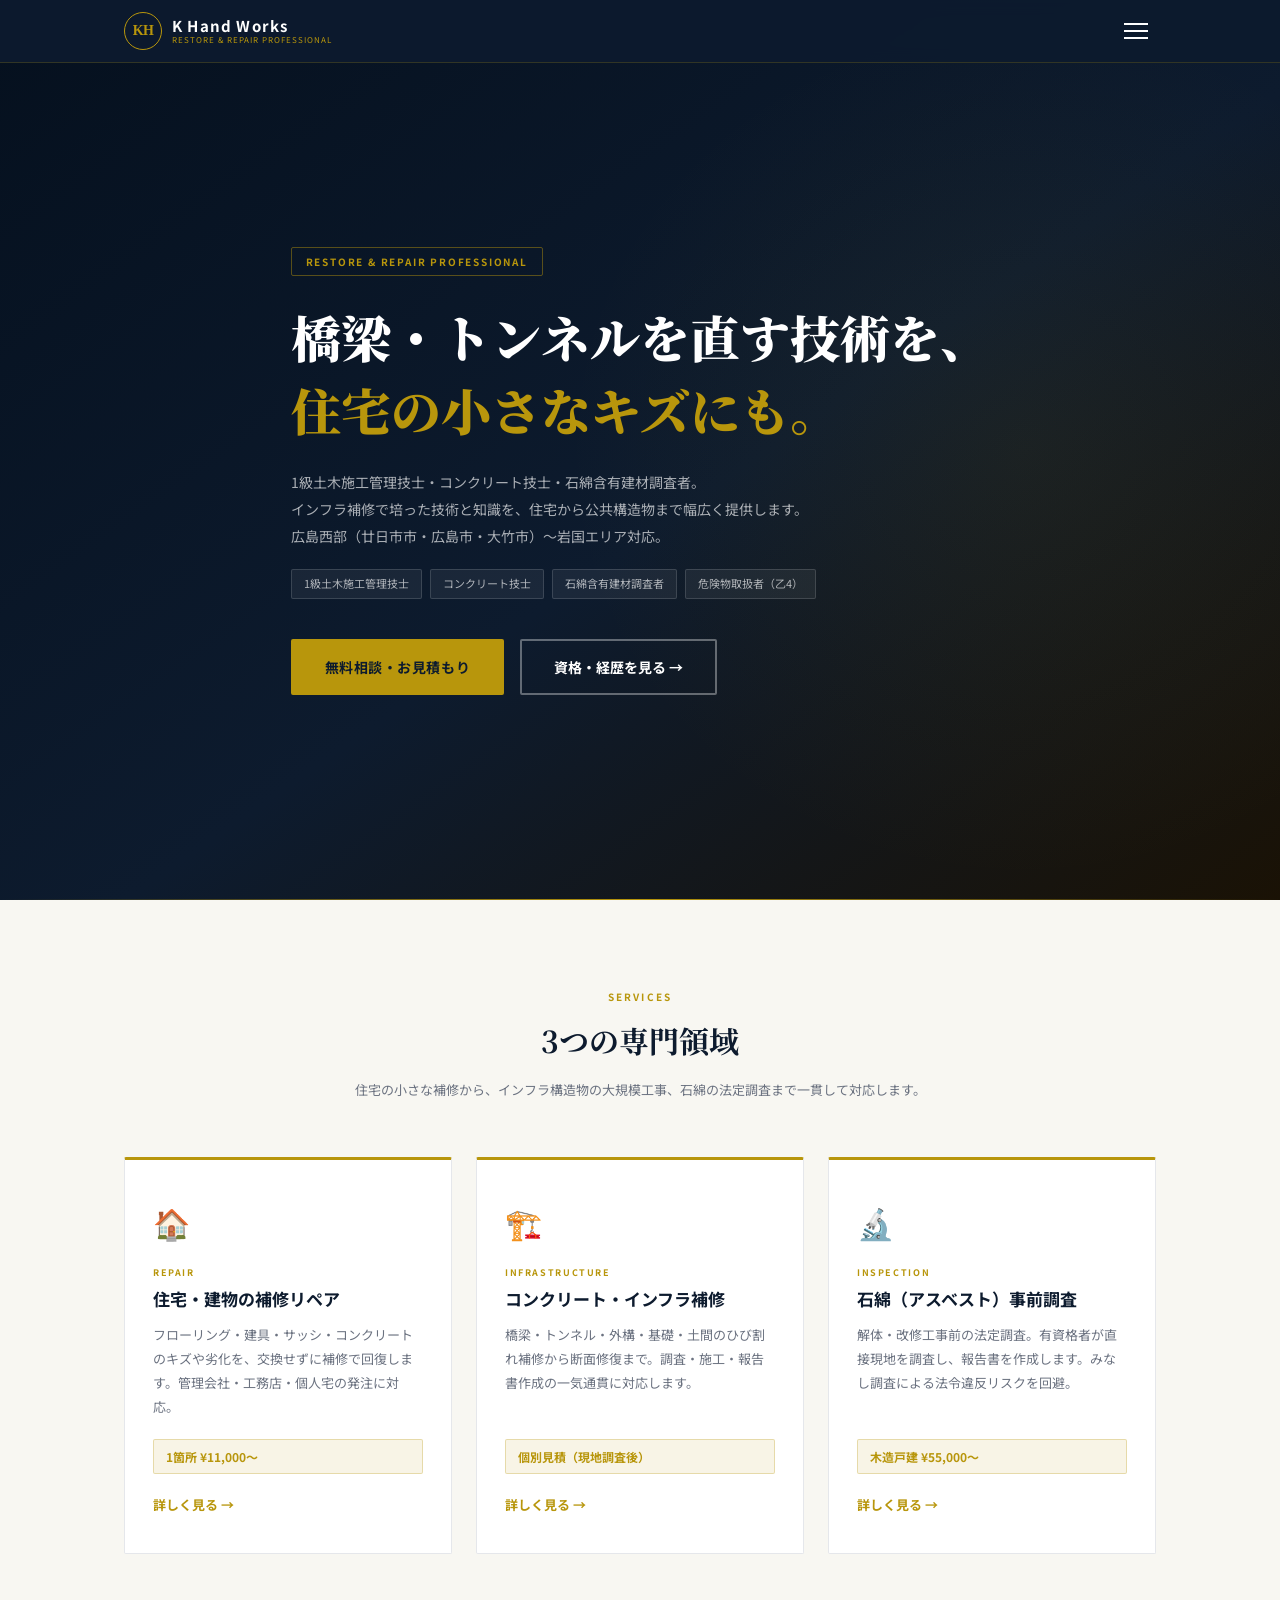
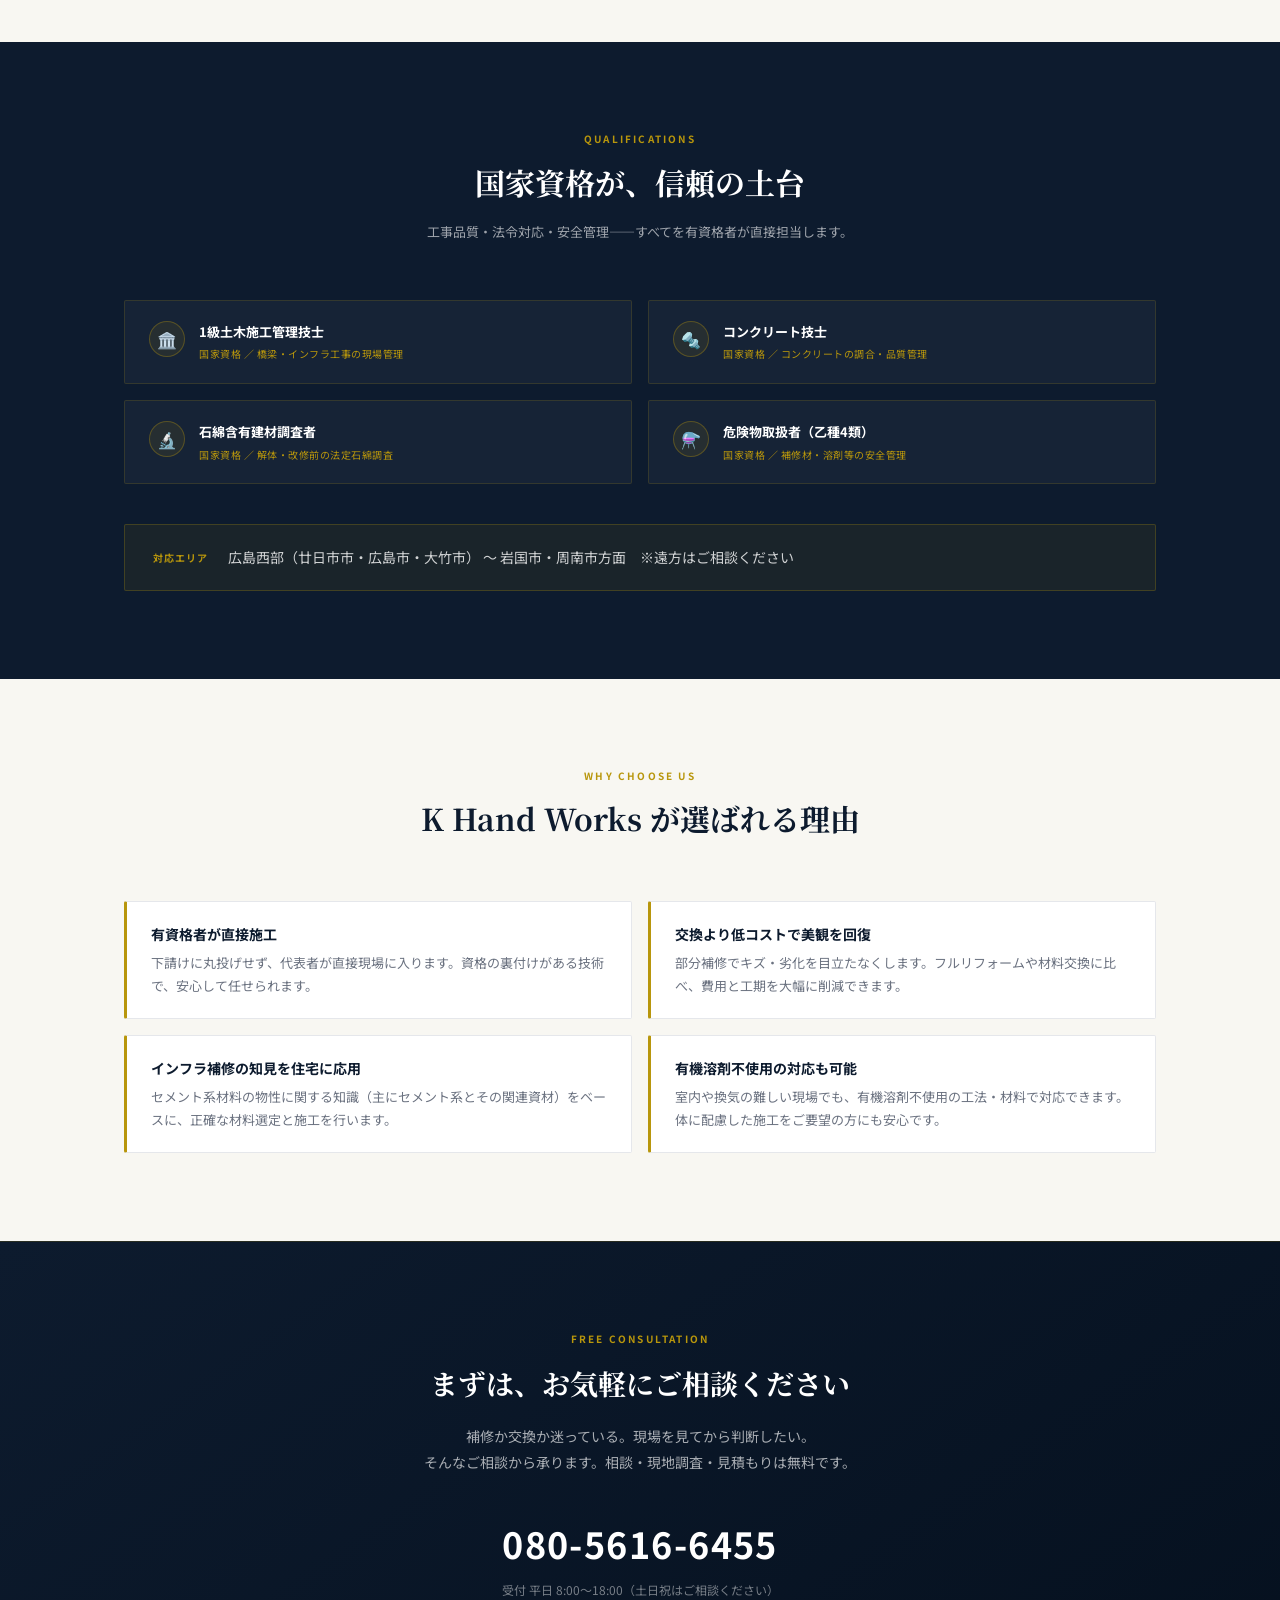
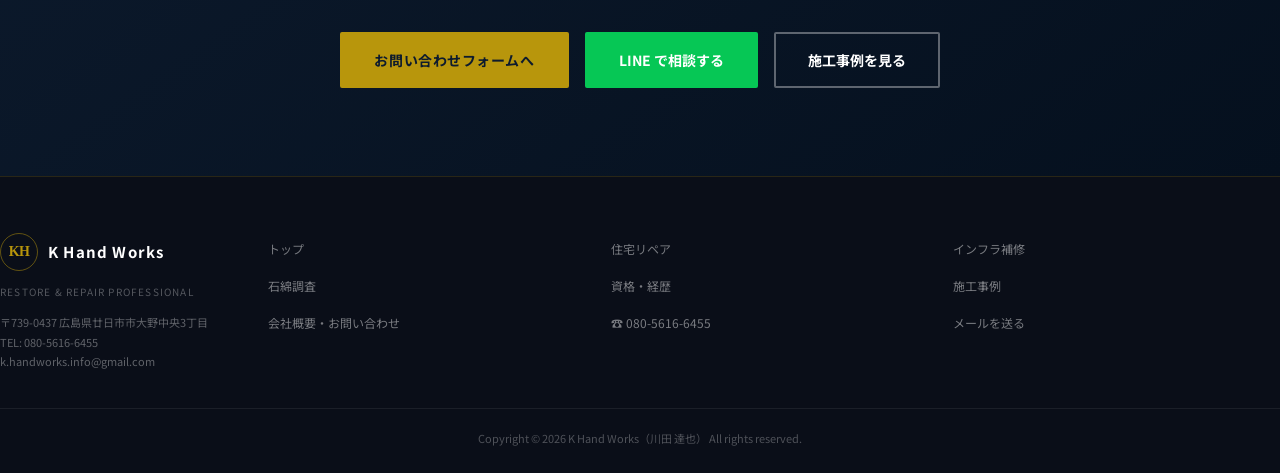
==== index.html @ c76fdbdb "ヘッダー/フッターをKHテキストロゴに戻す・コンクリート技士を公的資格に移動 - ヘッダー/フッター: logo.png画像→KHマーク+テキストロゴに復元（白背景PNGはダーク背景に不適） - co" ====
<!DOCTYPE html>
<html lang="ja">
<head>
  <meta charset="UTF-8">
  <meta name="viewport" content="width=device-width, initial-scale=1.0">
  <title>K Hand Works｜住宅リペア・コンクリート補修・石綿調査｜広島西部〜岩国</title>
  <meta name="description" content="1級土木施工管理技士・コンクリート技士・石綿含有建材調査者が手がける補修・調査の専門事業所。住宅リペアから橋梁・インフラ補修、石綿事前調査まで。広島西部〜岩国対応。">
  <link rel="preconnect" href="https://fonts.googleapis.com">
  <link rel="preconnect" href="https://fonts.gstatic.com" crossorigin>
  <link href="https://fonts.googleapis.com/css2?family=Noto+Sans+JP:wght@400;500;700;900&family=Noto+Serif+JP:wght@700;900&display=swap" rel="stylesheet">
  <link rel="stylesheet" href="css/style.css">
</head>
<body>

  <!-- HEADER -->
  <header id="header">
    <div class="header-inner">
      <a href="index.html" class="header-logo">
        <div class="logo-mark"><span class="logo-mark-text">KH</span></div>
        <div class="logo-text">
          <span class="logo-name">K Hand Works</span>
          <span class="logo-sub">Restore &amp; Repair Professional</span>
        </div>
      </a>
      <button class="hamburger" aria-label="メニューを開く">
        <span></span><span></span><span></span>
      </button>
    </div>
  </header>

  <div class="overlay"></div>

  <nav class="nav-drawer" aria-label="サイトナビゲーション">
    <ul>
      <li><a href="index.html" class="active">トップ</a></li>
      <li><a href="service-repair.html">住宅リペア</a></li>
      <li><a href="service-infra.html">コンクリート・インフラ補修</a></li>
      <li><a href="service-asbestos.html">石綿（アスベスト）調査</a></li>
      <li><a href="profile.html">資格・経歴</a></li>
      <li><a href="works.html">施工事例</a></li>
      <li><a href="contact.html">会社概要・お問い合わせ</a></li>
    </ul>
    <div class="drawer-contact">
      <a href="tel:080-5616-6455" class="drawer-tel">080-5616-6455</a>
      <span class="drawer-mail">k.handworks.info@gmail.com</span>
      <span style="font-size:11px;color:rgba(255,255,255,0.4);">受付 平日 8:00〜18:00</span>
    </div>
  </nav>

  <!-- HERO -->
  <section class="hero">
    <div class="hero-inner">
      <div class="hero-badge">Restore &amp; Repair Professional</div>
      <h1>橋梁・トンネルを直す技術を、<br><em>住宅の小さなキズにも。</em></h1>
      <p class="hero-sub">
        1級土木施工管理技士・コンクリート技士・石綿含有建材調査者。<br>
        インフラ補修で培った技術と知識を、住宅から公共構造物まで幅広く提供します。<br>
        広島西部（廿日市市・広島市・大竹市）〜岩国エリア対応。
      </p>
      <div class="hero-certs">
        <span class="cert-tag">1級土木施工管理技士</span>
        <span class="cert-tag">コンクリート技士</span>
        <span class="cert-tag">石綿含有建材調査者</span>
        <span class="cert-tag">危険物取扱者（乙4）</span>
      </div>
      <div class="hero-btns">
        <a href="contact.html" class="btn-primary">無料相談・お見積もり</a>
        <a href="profile.html" class="btn-outline">資格・経歴を見る →</a>
      </div>
    </div>
  </section>

  <!-- 3事業 HUB -->
  <section class="section-hub">
    <div class="inner">
      <div class="section-heading">
        <span class="en">Services</span>
        <h2>3つの専門領域</h2>
        <p class="desc">住宅の小さな補修から、インフラ構造物の大規模工事、石綿の法定調査まで一貫して対応します。</p>
      </div>
      <div class="hub-grid">

        <a href="service-repair.html" class="hub-card">
          <div class="hub-icon">🏠</div>
          <div class="hub-en">Repair</div>
          <h3>住宅・建物の補修リペア</h3>
          <p>フローリング・建具・サッシ・コンクリートのキズや劣化を、交換せずに補修で回復します。管理会社・工務店・個人宅の発注に対応。</p>
          <div class="hub-price">1箇所 ¥11,000〜</div>
          <span class="hub-link">詳しく見る →</span>
        </a>

        <a href="service-infra.html" class="hub-card">
          <div class="hub-icon">🏗️</div>
          <div class="hub-en">Infrastructure</div>
          <h3>コンクリート・インフラ補修</h3>
          <p>橋梁・トンネル・外構・基礎・土間のひび割れ補修から断面修復まで。調査・施工・報告書作成の一気通貫に対応します。</p>
          <div class="hub-price">個別見積（現地調査後）</div>
          <span class="hub-link">詳しく見る →</span>
        </a>

        <a href="service-asbestos.html" class="hub-card">
          <div class="hub-icon">🔬</div>
          <div class="hub-en">Inspection</div>
          <h3>石綿（アスベスト）事前調査</h3>
          <p>解体・改修工事前の法定調査。有資格者が直接現地を調査し、報告書を作成します。みなし調査による法令違反リスクを回避。</p>
          <div class="hub-price">木造戸建 ¥55,000〜</div>
          <span class="hub-link">詳しく見る →</span>
        </a>

      </div>
    </div>
  </section>

  <!-- 資格・信頼の土台 -->
  <section class="section-trust">
    <div class="inner trust-inner">
      <div class="section-heading light">
        <span class="en">Qualifications</span>
        <h2>国家資格が、信頼の土台</h2>
        <p class="desc">工事品質・法令対応・安全管理——すべてを有資格者が直接担当します。</p>
      </div>
      <div class="trust-grid">
        <div class="trust-item">
          <div class="trust-icon">🏛️</div>
          <div>
            <div class="trust-name">1級土木施工管理技士</div>
            <div class="trust-cat">国家資格 ／ 橋梁・インフラ工事の現場管理</div>
          </div>
        </div>
        <div class="trust-item">
          <div class="trust-icon">🔩</div>
          <div>
            <div class="trust-name">コンクリート技士</div>
            <div class="trust-cat">国家資格 ／ コンクリートの調合・品質管理</div>
          </div>
        </div>
        <div class="trust-item">
          <div class="trust-icon">🔬</div>
          <div>
            <div class="trust-name">石綿含有建材調査者</div>
            <div class="trust-cat">国家資格 ／ 解体・改修前の法定石綿調査</div>
          </div>
        </div>
        <div class="trust-item">
          <div class="trust-icon">⚗️</div>
          <div>
            <div class="trust-name">危険物取扱者（乙種4類）</div>
            <div class="trust-cat">国家資格 ／ 補修材・溶剤等の安全管理</div>
          </div>
        </div>
      </div>
      <div class="area-strip">
        <span class="area-label">対応エリア</span>
        <span class="area-text">広島西部（廿日市市・広島市・大竹市） 〜 岩国市・周南市方面　※遠方はご相談ください</span>
      </div>
    </div>
  </section>

  <!-- 選ばれる理由 -->
  <section class="section bg-light">
    <div class="inner">
      <div class="section-heading">
        <span class="en">Why Choose Us</span>
        <h2>K Hand Works が選ばれる理由</h2>
      </div>
      <div class="service-menu">
        <div class="service-item">
          <h3>有資格者が直接施工</h3>
          <p>下請けに丸投げせず、代表者が直接現場に入ります。資格の裏付けがある技術で、安心して任せられます。</p>
        </div>
        <div class="service-item">
          <h3>交換より低コストで美観を回復</h3>
          <p>部分補修でキズ・劣化を目立たなくします。フルリフォームや材料交換に比べ、費用と工期を大幅に削減できます。</p>
        </div>
        <div class="service-item">
          <h3>インフラ補修の知見を住宅に応用</h3>
          <p>セメント系材料の物性に関する知識（主にセメント系とその関連資材）をベースに、正確な材料選定と施工を行います。</p>
        </div>
        <div class="service-item">
          <h3>有機溶剤不使用の対応も可能</h3>
          <p>室内や換気の難しい現場でも、有機溶剤不使用の工法・材料で対応できます。体に配慮した施工をご要望の方にも安心です。</p>
        </div>
      </div>
    </div>
  </section>

  <!-- CTA -->
  <section class="section-cta">
    <div class="inner">
      <p class="cta-sub">Free Consultation</p>
      <h2>まずは、お気軽にご相談ください</h2>
      <p class="cta-text">
        補修か交換か迷っている。現場を見てから判断したい。<br>
        そんなご相談から承ります。相談・現地調査・見積もりは無料です。
      </p>
      <a href="tel:080-5616-6455" class="cta-tel">080-5616-6455</a>
      <div class="cta-hours">受付 平日 8:00〜18:00（土日祝はご相談ください）</div>
      <div class="cta-btns">
        <a href="contact.html" class="btn-primary">お問い合わせフォームへ</a>
        <a href="contact.html#line" class="btn-line">LINE で相談する</a>
        <a href="works.html" class="btn-outline">施工事例を見る</a>
      </div>
    </div>
  </section>

  <!-- FOOTER -->
  <footer>
    <div class="footer-inner">
      <div class="footer-top">
        <div class="footer-brand">
          <div class="footer-logo-mark">
            <div class="logo-mark"><span class="logo-mark-text">KH</span></div>
            <span class="logo-name">K Hand Works</span>
          </div>
          <div class="footer-tagline">Restore &amp; Repair Professional</div>
          <div style="margin-top:12px;font-size:11px;color:rgba(255,255,255,0.35);line-height:1.8;">
            〒739-0437 広島県廿日市市大野中央3丁目<br>
            TEL: 080-5616-6455<br>
            k.handworks.info@gmail.com
          </div>
        </div>
        <nav class="footer-nav-grid">
          <a href="index.html">トップ</a>
          <a href="service-repair.html">住宅リペア</a>
          <a href="service-infra.html">インフラ補修</a>
          <a href="service-asbestos.html">石綿調査</a>
          <a href="profile.html">資格・経歴</a>
          <a href="works.html">施工事例</a>
          <a href="contact.html">会社概要・お問い合わせ</a>
          <a href="tel:080-5616-6455">☎ 080-5616-6455</a>
          <a href="mailto:k.handworks.info@gmail.com">メールを送る</a>
        </nav>
      </div>
      <div class="footer-copy">
        Copyright &copy; 2026 K Hand Works（川田 達也） All rights reserved.
      </div>
    </div>
  </footer>

  <a href="#" class="back-to-top" aria-label="ページトップへ戻る">
    <span class="arrow">↑</span>
    <span>TOP</span>
  </a>

  <script src="js/main.js"></script>
</body>
</html>
---- css/style.css ----
/* =============================================
   K Hand Works - style.css
   Black × Gold Professional Design
   ============================================= */

:root {
  --gold:       #b8960c;
  --gold-light: #d4aa20;
  --gold-bg:    rgba(184,150,12,0.1);
  --navy:       #0d1b2e;
  --navy-mid:   #1a2744;
  --black:      #111111;
  --text:       #1a1a1a;
  --gray:       #6b7280;
  --gray-light: #9ca3af;
  --border:     #e5e7eb;
  --bg-light:   #f8f7f2;
  --white:      #ffffff;
}

*, *::before, *::after { box-sizing: border-box; margin: 0; padding: 0; }
html { scroll-behavior: smooth; }
body {
  font-family: 'Noto Sans JP', sans-serif;
  color: var(--text);
  background: var(--white);
  line-height: 1.75;
}
img { max-width: 100%; height: auto; display: block; }
a { color: inherit; text-decoration: none; }
ul { list-style: none; }

/* ── LAYOUT ── */
.inner { max-width: 1080px; margin: 0 auto; padding: 0 24px; }

/* ── HEADER ── */
#header {
  position: fixed; top: 0; left: 0; right: 0; z-index: 100;
  background: rgba(13,27,46,0.96);
  border-bottom: 1px solid rgba(184,150,12,0.22);
  backdrop-filter: blur(8px);
  transition: background 0.3s;
}
.header-inner {
  max-width: 1080px; margin: 0 auto;
  padding: 0 24px;
  display: flex; align-items: center; justify-content: space-between;
  height: 62px;
}
.header-logo {
  display: flex; align-items: center; gap: 10px;
}
.logo-mark {
  width: 38px; height: 38px;
  background: transparent;
  border: 1.5px solid var(--gold);
  border-radius: 50%;
  display: flex; align-items: center; justify-content: center;
  flex-shrink: 0;
}
.logo-mark-text {
  font-family: Georgia, 'Times New Roman', serif;
  font-size: 14px; font-weight: 700;
  color: var(--gold); letter-spacing: -0.04em;
}
.logo-text { display: flex; flex-direction: column; line-height: 1.2; }
.logo-name {
  font-size: 15px; font-weight: 700; color: var(--white);
  letter-spacing: 0.08em;
}
.logo-sub {
  font-size: 8px; color: var(--gold); letter-spacing: 0.12em;
  text-transform: uppercase;
}

/* ── LOGO IMAGE ── */
.header-logo-img {
  height: 38px;
  width: auto;
  /* ダーク背景で白＋ゴールドに見せるフィルター */
  filter: brightness(0) invert(1) sepia(1) saturate(1.2) hue-rotate(355deg);
  flex-shrink: 0;
}
.footer-logo-img {
  height: 34px;
  width: auto;
  filter: brightness(0) invert(1) sepia(1) saturate(1.2) hue-rotate(355deg);
  opacity: 0.85;
}
.company-logo-img {
  max-height: 60px;
  width: auto;
}

/* ── HAMBURGER ── */
.hamburger {
  background: none; border: none; cursor: pointer;
  display: flex; flex-direction: column; gap: 5px;
  padding: 8px; z-index: 200;
}
.hamburger span {
  display: block; width: 24px; height: 2px;
  background: var(--white); transition: all 0.3s;
}
.hamburger.open span:nth-child(1) { transform: rotate(45deg) translate(5px,5px); }
.hamburger.open span:nth-child(2) { opacity: 0; }
.hamburger.open span:nth-child(3) { transform: rotate(-45deg) translate(5px,-5px); }

/* ── DRAWER ── */
.overlay {
  position: fixed; inset: 0; z-index: 150;
  background: rgba(0,0,0,0.55);
  opacity: 0; pointer-events: none; transition: opacity 0.3s;
}
.overlay.show { opacity: 1; pointer-events: all; }
.nav-drawer {
  position: fixed; top: 0; right: -300px; bottom: 0; z-index: 160;
  width: 280px; background: var(--navy);
  padding: 80px 32px 48px;
  transition: right 0.3s ease;
  overflow-y: auto;
}
.nav-drawer.open { right: 0; }
.nav-drawer ul { display: flex; flex-direction: column; gap: 2px; }
.nav-drawer ul li a {
  display: block; padding: 13px 0;
  font-size: 13px; font-weight: 500; color: rgba(255,255,255,0.8);
  border-bottom: 1px solid rgba(255,255,255,0.07);
  transition: color 0.2s, padding-left 0.2s;
}
.nav-drawer ul li a:hover { color: var(--gold); padding-left: 8px; }
.nav-drawer ul li a.active { color: var(--gold); }
.drawer-contact {
  margin-top: 32px;
  padding-top: 24px;
  border-top: 1px solid rgba(184,150,12,0.2);
  display: flex; flex-direction: column; gap: 10px;
}
.drawer-tel {
  font-size: 22px; font-weight: 700; color: var(--white);
  letter-spacing: 0.04em;
}
.drawer-mail { font-size: 12px; color: rgba(255,255,255,0.5); }

/* ── HERO (TOP) ── */
.hero {
  position: relative;
  min-height: 100vh;
  background: linear-gradient(145deg, #05101e 0%, #0d1b2e 55%, #1a1205 100%);
  display: flex; align-items: center;
  padding: 120px 0 80px;
  overflow: hidden;
}
.hero::before {
  content: '';
  position: absolute; inset: 0;
  background: radial-gradient(ellipse 60% 80% at 80% 50%, rgba(184,150,12,0.07) 0%, transparent 60%);
}
.hero::after {
  content: '';
  position: absolute; bottom: 0; left: 0; right: 0; height: 1px;
  background: linear-gradient(90deg, transparent, var(--gold), transparent);
}
.hero-inner {
  position: relative; z-index: 1;
  max-width: 1080px; margin: 0 auto; padding: 0 24px;
}
.hero-badge {
  display: inline-flex; align-items: center; gap: 8px;
  border: 1px solid rgba(184,150,12,0.45);
  border-radius: 2px;
  padding: 5px 14px;
  font-size: 10px; letter-spacing: 0.18em; text-transform: uppercase;
  color: var(--gold); font-weight: 700;
  margin-bottom: 24px;
}
.hero h1 {
  font-family: 'Noto Serif JP', serif;
  font-size: clamp(26px, 4.5vw, 50px);
  font-weight: 900; color: var(--white);
  line-height: 1.45; margin-bottom: 24px;
  max-width: 700px;
}
.hero h1 em { font-style: normal; color: var(--gold); }
.hero-sub {
  font-size: 14px; color: rgba(255,255,255,0.65);
  line-height: 1.9; margin-bottom: 20px; max-width: 520px;
}
.hero-certs {
  display: flex; flex-wrap: wrap; gap: 8px; margin-bottom: 40px;
}
.cert-tag {
  display: inline-block;
  background: rgba(255,255,255,0.06);
  border: 1px solid rgba(255,255,255,0.14);
  border-radius: 2px;
  padding: 4px 12px;
  font-size: 11px; color: rgba(255,255,255,0.65);
}
.hero-btns { display: flex; gap: 16px; flex-wrap: wrap; }

/* ── BUTTONS ── */
.btn-primary {
  display: inline-flex; align-items: center; justify-content: center; gap: 8px;
  background: var(--gold); color: var(--navy);
  font-size: 14px; font-weight: 700;
  padding: 14px 32px; border-radius: 2px;
  border: 2px solid var(--gold);
  transition: all 0.2s; letter-spacing: 0.04em;
}
.btn-primary:hover { background: var(--gold-light); border-color: var(--gold-light); transform: translateY(-2px); }
.btn-outline {
  display: inline-flex; align-items: center; justify-content: center; gap: 8px;
  background: transparent; color: var(--white);
  font-size: 14px; font-weight: 700;
  padding: 14px 32px; border-radius: 2px;
  border: 2px solid rgba(255,255,255,0.35);
  transition: all 0.2s;
}
.btn-outline:hover { border-color: var(--gold); color: var(--gold); transform: translateY(-2px); }
.btn-line {
  display: inline-flex; align-items: center; justify-content: center; gap: 8px;
  background: #06C755; color: var(--white);
  font-size: 14px; font-weight: 700;
  padding: 14px 32px; border-radius: 2px;
  border: 2px solid #06C755;
  transition: all 0.2s;
}
.btn-line:hover { background: #05a847; border-color: #05a847; transform: translateY(-2px); }

/* ── SECTION HEADING ── */
.section-heading { text-align: center; margin-bottom: 56px; }
.section-heading .en {
  display: block;
  font-size: 10px; letter-spacing: 0.22em; text-transform: uppercase;
  color: var(--gold); font-weight: 700; margin-bottom: 8px;
}
.section-heading h2 {
  font-family: 'Noto Serif JP', serif;
  font-size: clamp(20px, 3.5vw, 30px); font-weight: 700; color: var(--navy);
}
.section-heading.light h2 { color: var(--white); }
.section-heading .desc {
  font-size: 13px; color: var(--gray);
  margin-top: 12px; line-height: 1.8;
}
.section-heading.light .desc { color: rgba(255,255,255,0.6); }

/* ── HUB CARDS (TOP) ── */
.section-hub { padding: 88px 0; background: var(--bg-light); }
.hub-grid {
  display: grid; grid-template-columns: repeat(3,1fr); gap: 24px;
}
.hub-card {
  background: var(--white);
  border: 1px solid var(--border);
  border-top: 3px solid var(--gold);
  border-radius: 2px;
  padding: 36px 28px;
  display: flex; flex-direction: column;
  transition: all 0.25s;
}
.hub-card:hover { transform: translateY(-6px); box-shadow: 0 16px 40px rgba(0,0,0,0.1); }
.hub-icon { font-size: 30px; margin-bottom: 16px; }
.hub-en {
  font-size: 9px; letter-spacing: 0.18em; text-transform: uppercase;
  color: var(--gold); font-weight: 700; margin-bottom: 6px;
}
.hub-card h3 {
  font-size: 17px; font-weight: 700; color: var(--navy);
  margin-bottom: 12px; line-height: 1.45;
}
.hub-card p { font-size: 13px; color: var(--gray); line-height: 1.85; flex: 1; margin-bottom: 20px; }
.hub-price {
  font-size: 12px; color: var(--gold); font-weight: 700;
  background: var(--gold-bg);
  border: 1px solid rgba(184,150,12,0.28);
  border-radius: 2px;
  padding: 6px 12px; display: inline-block; margin-bottom: 20px;
}
.hub-link {
  display: inline-flex; align-items: center; gap: 6px;
  font-size: 13px; font-weight: 700; color: var(--gold);
  transition: gap 0.2s; margin-top: auto;
}
.hub-link:hover { gap: 10px; }

/* ── TRUST SECTION ── */
.section-trust { padding: 88px 0; background: var(--navy); }
.trust-grid {
  display: grid; grid-template-columns: repeat(2,1fr); gap: 16px;
  margin-bottom: 40px;
}
.trust-item {
  background: rgba(255,255,255,0.04);
  border: 1px solid rgba(184,150,12,0.18);
  border-radius: 2px;
  padding: 20px 24px;
  display: flex; align-items: flex-start; gap: 14px;
}
.trust-icon {
  width: 36px; height: 36px;
  background: rgba(184,150,12,0.1);
  border: 1px solid rgba(184,150,12,0.35);
  border-radius: 50%;
  display: flex; align-items: center; justify-content: center;
  font-size: 16px; flex-shrink: 0;
}
.trust-name { font-size: 13px; font-weight: 700; color: var(--white); margin-bottom: 2px; }
.trust-cat { font-size: 10px; color: var(--gold); letter-spacing: 0.05em; }

.area-strip {
  background: rgba(184,150,12,0.08);
  border: 1px solid rgba(184,150,12,0.25);
  border-radius: 2px;
  padding: 20px 28px;
  display: flex; align-items: center; gap: 20px; flex-wrap: wrap;
}
.area-label { font-size: 10px; color: var(--gold); font-weight: 700; letter-spacing: 0.1em; white-space: nowrap; }
.area-text { font-size: 14px; color: rgba(255,255,255,0.8); }

/* ── PAGE HERO ── */
.page-hero {
  background: var(--navy);
  padding: 120px 0 64px;
  position: relative; overflow: hidden;
}
.page-hero::after {
  content: '';
  position: absolute; bottom: 0; left: 0; right: 0; height: 2px;
  background: linear-gradient(90deg, var(--gold) 0%, rgba(184,150,12,0.2) 100%);
}
.page-hero-inner { position: relative; z-index: 1; }
.en-label {
  display: block;
  font-size: 9px; letter-spacing: 0.22em; text-transform: uppercase;
  color: var(--gold); font-weight: 700; margin-bottom: 10px;
}
.page-hero h1 {
  font-family: 'Noto Serif JP', serif;
  font-size: clamp(22px, 3.5vw, 38px); font-weight: 900;
  color: var(--white); margin-bottom: 14px; line-height: 1.35;
}
.page-desc { font-size: 14px; color: rgba(255,255,255,0.65); max-width: 560px; line-height: 1.85; }

.breadcrumb {
  background: #0b1626;
  padding: 12px 0;
  font-size: 11px; color: rgba(255,255,255,0.4);
  border-bottom: 1px solid rgba(255,255,255,0.05);
}
.breadcrumb a { color: rgba(255,255,255,0.4); }
.breadcrumb a:hover { color: var(--gold); }
.breadcrumb span { margin: 0 8px; }

/* ── SECTIONS ── */
.section { padding: 88px 0; }
.section.bg-light { background: var(--bg-light); }
.section.bg-dark { background: var(--navy); }

/* ── SERVICE MENU ── */
.service-menu {
  display: grid; grid-template-columns: repeat(2,1fr); gap: 16px;
}
.service-item {
  background: var(--white);
  border: 1px solid var(--border);
  border-left: 3px solid var(--gold);
  border-radius: 2px;
  padding: 20px 24px;
}
.service-item h3 { font-size: 14px; font-weight: 700; color: var(--navy); margin-bottom: 6px; }
.service-item p { font-size: 13px; color: var(--gray); line-height: 1.75; }

/* ── PRICE TABLE ── */
.price-section { padding: 88px 0; background: var(--navy); }
.price-wrap { overflow-x: auto; }
.price-table {
  width: 100%; border-collapse: collapse;
  min-width: 560px;
}
.price-table th {
  background: rgba(184,150,12,0.15);
  color: var(--gold); font-size: 11px; letter-spacing: 0.1em; text-transform: uppercase;
  padding: 14px 20px; text-align: left;
  border: 1px solid rgba(184,150,12,0.2);
}
.price-table td {
  padding: 16px 20px; border: 1px solid rgba(255,255,255,0.07);
  color: rgba(255,255,255,0.82); font-size: 14px;
}
.price-table tr:nth-child(even) td { background: rgba(255,255,255,0.025); }
.price-num { font-size: 18px; font-weight: 700; color: var(--gold); }
.price-note {
  font-size: 11px; color: rgba(255,255,255,0.45);
  margin-top: 14px; line-height: 1.8;
}

/* ── DETAIL GRID ── */
.detail-grid {
  display: grid; grid-template-columns: 1fr 1fr; gap: 48px;
  align-items: center;
}
.detail-img {
  background: linear-gradient(135deg, var(--navy), #1a2744);
  border-radius: 2px; aspect-ratio: 4/3;
  display: flex; align-items: center; justify-content: center;
  overflow: hidden;
}
.detail-img img { width: 100%; height: 100%; object-fit: cover; }
.img-placeholder { font-size: 12px; color: rgba(255,255,255,0.3); text-align: center; }
.detail-text h2 {
  font-family: 'Noto Serif JP', serif;
  font-size: clamp(18px, 2.5vw, 24px); font-weight: 700; color: var(--navy);
  margin-bottom: 16px; line-height: 1.4;
}
.detail-text p { font-size: 14px; color: var(--gray); line-height: 1.9; margin-bottom: 12px; }
.detail-list { margin-top: 20px; display: flex; flex-direction: column; gap: 8px; }
.detail-list li {
  font-size: 13px; color: var(--text);
  display: flex; align-items: baseline; gap: 8px;
}
.detail-list li::before {
  content: '✓';
  color: var(--gold); font-weight: 700; flex-shrink: 0;
}

/* ── INFRA LIST ── */
.infra-grid {
  display: grid; grid-template-columns: repeat(3,1fr); gap: 20px;
}
.infra-item {
  background: rgba(255,255,255,0.04);
  border: 1px solid rgba(184,150,12,0.15);
  border-radius: 2px;
  padding: 24px 20px;
  text-align: center;
}
.infra-item .icon { font-size: 28px; margin-bottom: 12px; }
.infra-item h3 { font-size: 13px; font-weight: 700; color: var(--white); margin-bottom: 8px; }
.infra-item p { font-size: 12px; color: rgba(255,255,255,0.55); line-height: 1.7; }

/* ── ASBESTOS RISK ── */
.risk-box {
  background: rgba(220,38,38,0.08);
  border: 1px solid rgba(220,38,38,0.25);
  border-left: 3px solid #ef4444;
  border-radius: 2px;
  padding: 24px 28px;
  margin-bottom: 32px;
}
.risk-box h3 { font-size: 15px; font-weight: 700; color: #fca5a5; margin-bottom: 8px; }
.risk-box p { font-size: 13px; color: rgba(255,255,255,0.7); line-height: 1.8; }

/* ── PROFILE ── */
.cert-group { margin-bottom: 44px; }
.cert-group-title {
  font-size: 10px; letter-spacing: 0.15em; text-transform: uppercase;
  color: var(--gold); font-weight: 700;
  border-bottom: 1px solid rgba(184,150,12,0.25);
  padding-bottom: 8px; margin-bottom: 16px;
}
.cert-row {
  display: flex; align-items: center; gap: 12px;
  padding: 11px 0; border-bottom: 1px solid var(--border);
}
.cert-icon { font-size: 16px; flex-shrink: 0; }
.cert-label { font-size: 14px; color: var(--text); flex: 1; }
.cert-badge {
  font-size: 10px; color: var(--gold); font-weight: 700;
  background: var(--gold-bg);
  border: 1px solid rgba(184,150,12,0.3);
  border-radius: 2px; padding: 2px 8px;
  white-space: nowrap;
}

/* ── WORKS ── */
.works-filter { display: flex; gap: 8px; flex-wrap: wrap; margin-bottom: 32px; }
.filter-btn {
  padding: 8px 20px;
  background: var(--white); border: 1px solid var(--border);
  border-radius: 2px; font-size: 13px; color: var(--gray);
  cursor: pointer; transition: all 0.2s;
  font-family: 'Noto Sans JP', sans-serif;
}
.filter-btn.active, .filter-btn:hover {
  background: var(--gold); border-color: var(--gold);
  color: var(--navy); font-weight: 700;
}
.works-grid {
  display: grid; grid-template-columns: repeat(3,1fr); gap: 24px;
}
.work-card {
  background: var(--white); border: 1px solid var(--border);
  border-radius: 2px; overflow: hidden; transition: all 0.2s;
}
.work-card:hover { transform: translateY(-4px); box-shadow: 0 8px 28px rgba(0,0,0,0.1); }
.work-img {
  height: 200px;
  background: linear-gradient(135deg, var(--navy), #1a2744);
  display: flex; align-items: center; justify-content: center;
  overflow: hidden;
}
.work-img img { width: 100%; height: 100%; object-fit: cover; }
.work-body { padding: 18px 20px; }
.work-tag {
  display: inline-block;
  background: var(--gold-bg); border: 1px solid rgba(184,150,12,0.28);
  border-radius: 2px; padding: 3px 10px;
  font-size: 10px; color: var(--gold); font-weight: 700; margin-bottom: 8px;
}
.work-body h3 { font-size: 14px; font-weight: 700; color: var(--navy); margin-bottom: 4px; }
.work-body p { font-size: 12px; color: var(--gray); }

/* ── CONTACT ── */
.contact-grid {
  display: grid; grid-template-columns: 1fr 1fr; gap: 56px; align-items: start;
}
.company-info dt {
  font-size: 9px; letter-spacing: 0.12em; text-transform: uppercase;
  color: var(--gold); font-weight: 700; margin-bottom: 2px; margin-top: 18px;
}
.company-info dt:first-child { margin-top: 0; }
.company-info dd { font-size: 14px; color: var(--text); }
.company-info dd a { color: var(--navy); transition: color 0.2s; }
.company-info dd a:hover { color: var(--gold); }
.contact-btns { display: flex; flex-direction: column; gap: 12px; margin-top: 24px; }

.form-group { margin-bottom: 20px; }
.form-label { display: block; font-size: 12px; font-weight: 700; color: var(--navy); margin-bottom: 6px; }
.form-label .req { color: #ef4444; margin-left: 4px; font-size: 10px; font-weight: 700; }
.form-input, .form-textarea {
  width: 100%; padding: 12px 16px;
  border: 1px solid var(--border); border-radius: 2px;
  font-size: 14px; font-family: 'Noto Sans JP', sans-serif;
  color: var(--text); transition: border-color 0.2s; background: var(--white);
}
.form-input:focus, .form-textarea:focus {
  outline: none; border-color: var(--gold);
  box-shadow: 0 0 0 3px rgba(184,150,12,0.1);
}
.form-textarea { min-height: 140px; resize: vertical; }
.form-submit {
  width: 100%; padding: 16px;
  background: var(--gold); color: var(--navy);
  font-size: 15px; font-weight: 700;
  border: none; border-radius: 2px; cursor: pointer;
  transition: all 0.2s; font-family: 'Noto Sans JP', sans-serif;
}
.form-submit:hover { background: var(--gold-light); transform: translateY(-2px); }

/* ── CTA SECTION ── */
.section-cta {
  padding: 88px 0;
  background: linear-gradient(145deg, var(--navy) 0%, #05101e 100%);
  text-align: center;
  border-top: 1px solid rgba(184,150,12,0.18);
}
.cta-sub { font-size: 10px; letter-spacing: 0.22em; text-transform: uppercase; color: var(--gold); font-weight: 700; margin-bottom: 12px; }
.section-cta h2 {
  font-family: 'Noto Serif JP', serif;
  font-size: clamp(20px, 3vw, 28px); color: var(--white); margin-bottom: 16px;
}
.cta-text { font-size: 14px; color: rgba(255,255,255,0.65); margin-bottom: 36px; line-height: 1.85; }
.cta-tel {
  display: inline-block;
  font-size: 36px; font-weight: 700; color: var(--white); letter-spacing: 0.04em;
}
.cta-hours { display: block; font-size: 12px; color: rgba(255,255,255,0.45); margin-top: 4px; margin-bottom: 32px; }
.cta-btns { display: flex; gap: 16px; justify-content: center; flex-wrap: wrap; }

/* ── FOOTER ── */
footer {
  background: #0a0e18;
  border-top: 1px solid rgba(184,150,12,0.18);
  padding: 56px 0 24px;
}
.footer-top {
  display: grid; grid-template-columns: 220px 1fr; gap: 48px;
  padding-bottom: 36px; border-bottom: 1px solid rgba(255,255,255,0.07);
  margin-bottom: 20px;
}
.footer-brand .footer-logo-mark {
  display: flex; align-items: center; gap: 10px; margin-bottom: 12px;
}
.footer-brand .logo-mark { border-color: rgba(184,150,12,0.5); }
.footer-brand .logo-name { font-size: 15px; font-weight: 700; color: var(--white); letter-spacing: 0.08em; }
.footer-tagline { font-size: 10px; color: rgba(255,255,255,0.3); letter-spacing: 0.12em; text-transform: uppercase; }
.footer-nav-grid {
  display: grid; grid-template-columns: repeat(3,1fr); gap: 6px 16px; align-content: start;
}
.footer-nav-grid a {
  font-size: 12px; color: rgba(255,255,255,0.45); padding: 5px 0;
  transition: color 0.2s; border-bottom: none;
}
.footer-nav-grid a:hover { color: var(--gold); }
.footer-copy { font-size: 11px; color: rgba(255,255,255,0.28); text-align: center; }

/* ── BACK TO TOP ── */
.back-to-top {
  position: fixed; bottom: 24px; right: 24px; z-index: 90;
  width: 44px; height: 44px;
  background: var(--gold); border-radius: 2px;
  display: flex; flex-direction: column; align-items: center; justify-content: center;
  color: var(--navy); font-size: 10px; font-weight: 700;
  box-shadow: 0 4px 12px rgba(184,150,12,0.4);
  opacity: 0; pointer-events: none; transition: all 0.3s;
}
.back-to-top.show { opacity: 1; pointer-events: all; }
.back-to-top:hover { transform: translateY(-3px); }
.back-to-top .arrow { font-size: 14px; line-height: 1; }

/* ── RESPONSIVE ── */
@media (max-width: 768px) {
  .hub-grid,
  .trust-grid,
  .infra-grid,
  .works-grid,
  .contact-grid { grid-template-columns: 1fr; }
  .service-menu { grid-template-columns: 1fr; }
  .detail-grid { grid-template-columns: 1fr; }
  .footer-top { grid-template-columns: 1fr; gap: 24px; }
  .footer-nav-grid { grid-template-columns: repeat(2,1fr); }
  .hero { min-height: auto; padding: 100px 0 60px; }
  .hero-btns, .cta-btns { flex-direction: column; align-items: flex-start; }
  .section-cta .cta-btns { align-items: center; }
  .cta-tel { font-size: 28px; }
  .price-table th, .price-table td { padding: 12px 14px; font-size: 13px; }
}
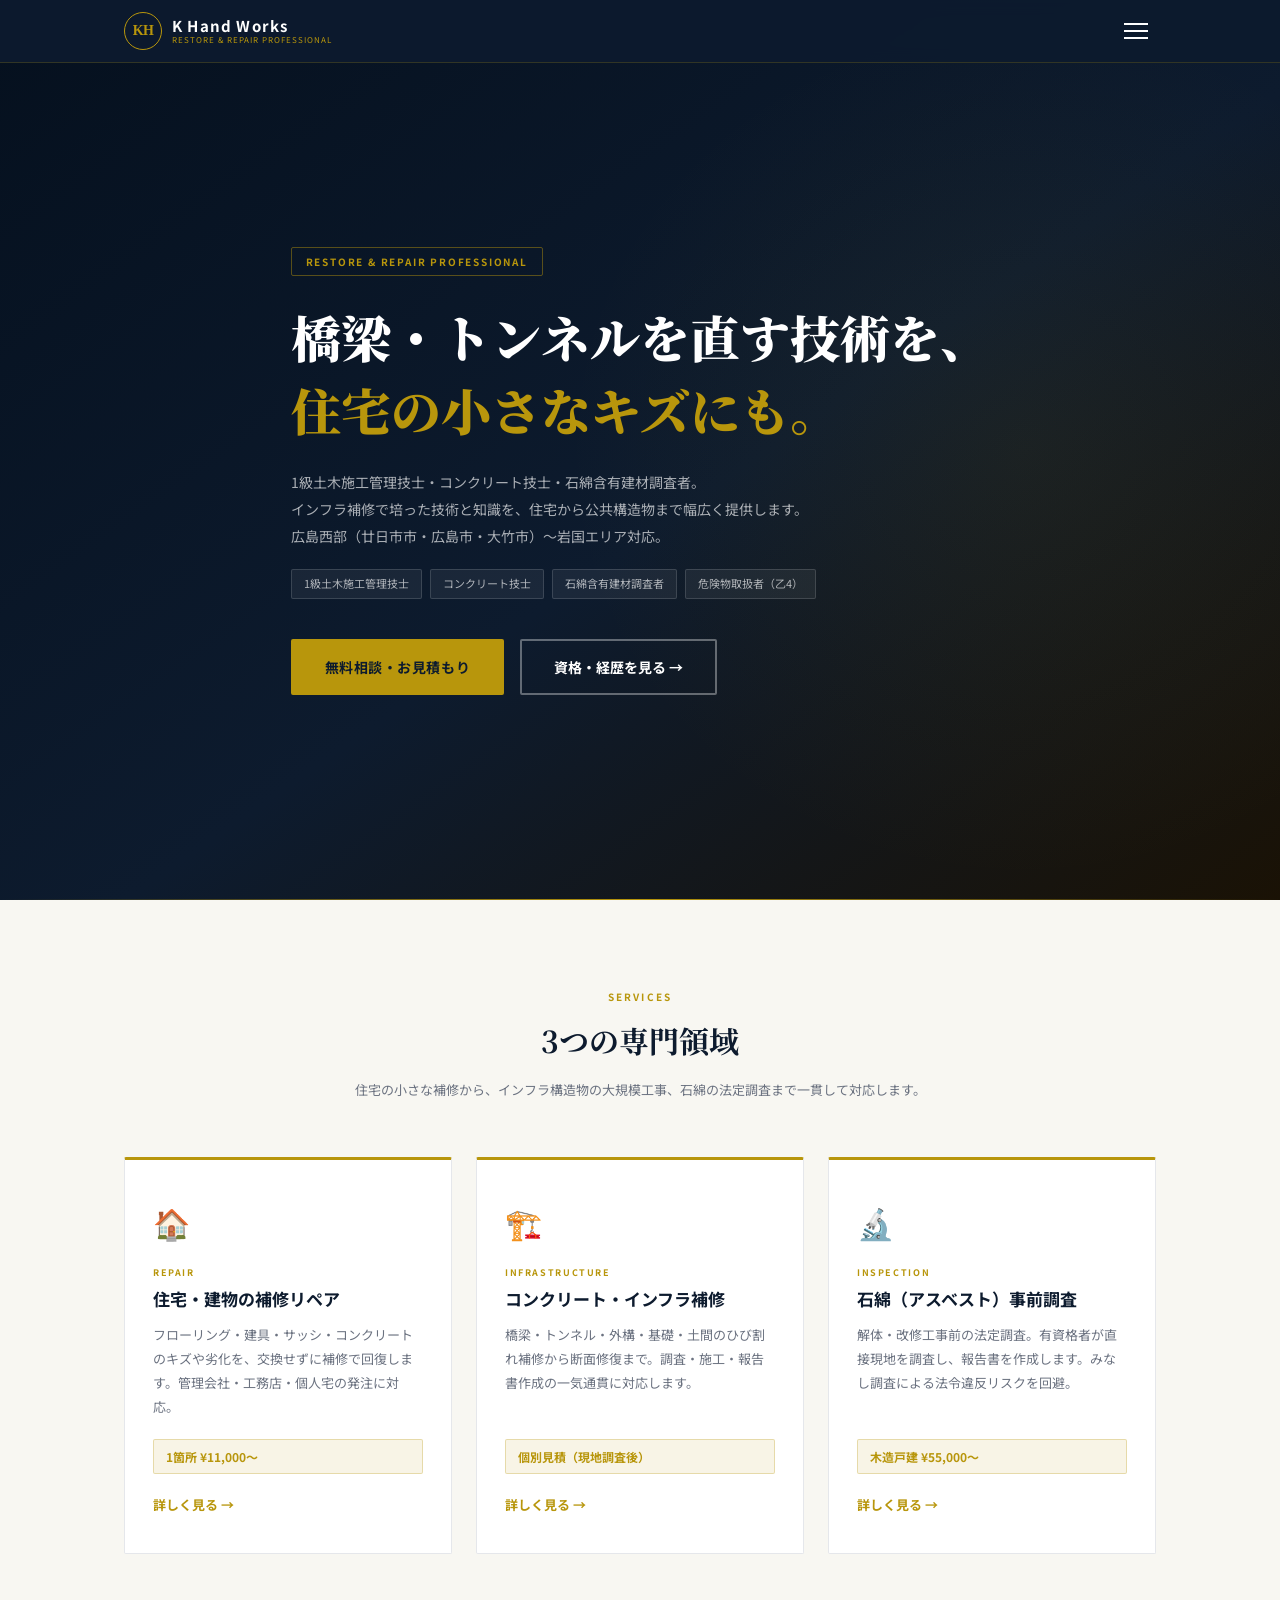
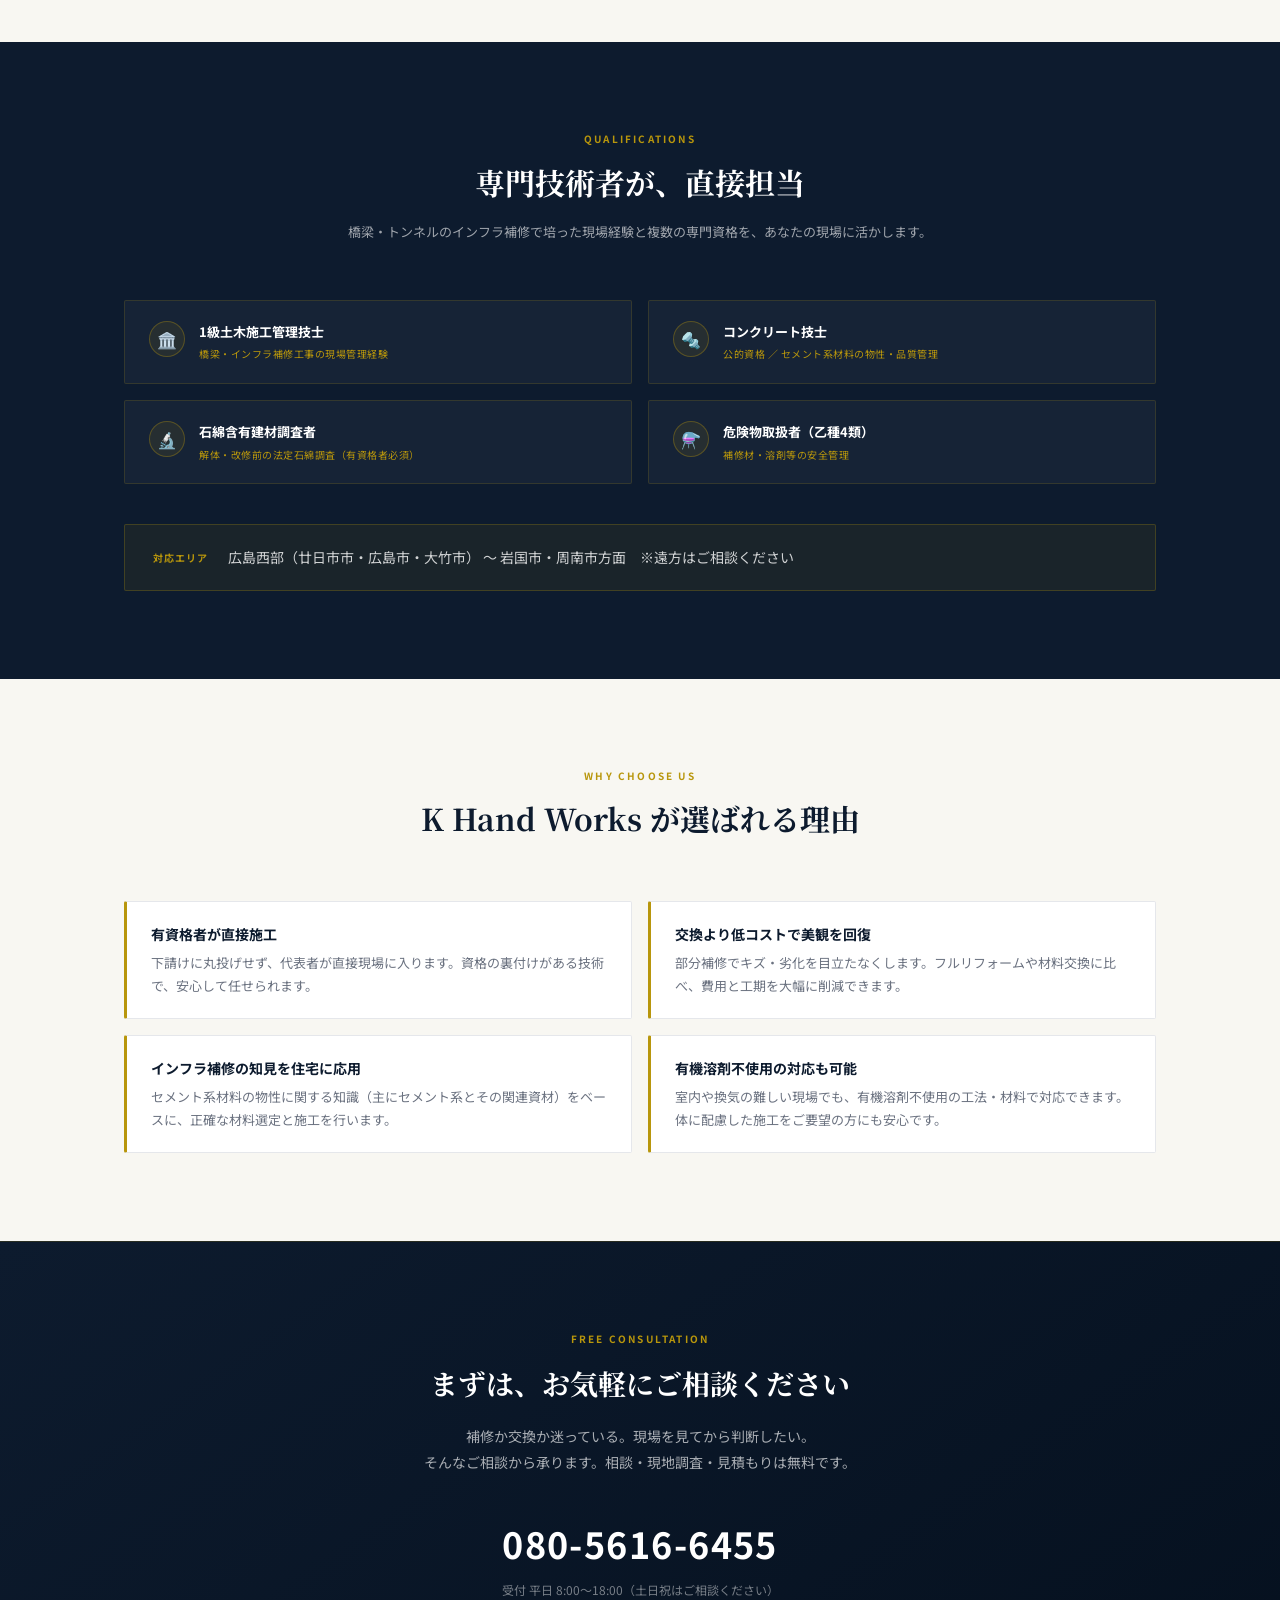
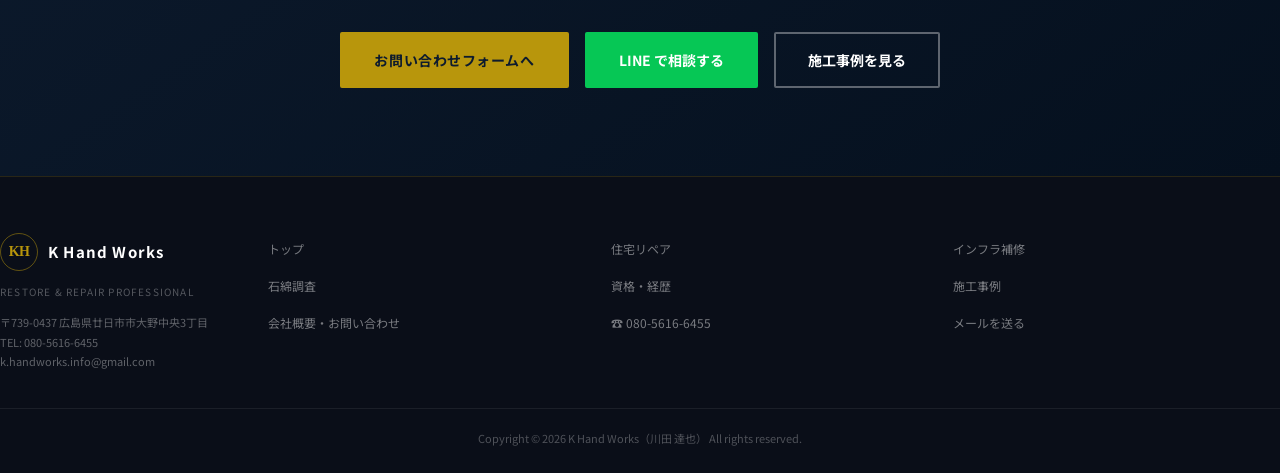
==== commit be9c8391: "資格セクションの見出し・説明文を修正 - 「国家資格が、信頼の土台」→「専門技術者が、直接担当」に変更 - 1級土木施工管理技士の説明を資格保有→インフラ現場経験にシフト - コンクリート技士のラベル" ====
--- a/index.html
+++ b/index.html
@@ -116,36 +116,36 @@
     <div class="inner trust-inner">
       <div class="section-heading light">
         <span class="en">Qualifications</span>
-        <h2>国家資格が、信頼の土台</h2>
-        <p class="desc">工事品質・法令対応・安全管理——すべてを有資格者が直接担当します。</p>
+        <h2>専門技術者が、直接担当</h2>
+        <p class="desc">橋梁・トンネルのインフラ補修で培った現場経験と複数の専門資格を、あなたの現場に活かします。</p>
       </div>
       <div class="trust-grid">
         <div class="trust-item">
           <div class="trust-icon">🏛️</div>
           <div>
             <div class="trust-name">1級土木施工管理技士</div>
-            <div class="trust-cat">国家資格 ／ 橋梁・インフラ工事の現場管理</div>
+            <div class="trust-cat">橋梁・インフラ補修工事の現場管理経験</div>
           </div>
         </div>
         <div class="trust-item">
           <div class="trust-icon">🔩</div>
           <div>
             <div class="trust-name">コンクリート技士</div>
-            <div class="trust-cat">国家資格 ／ コンクリートの調合・品質管理</div>
+            <div class="trust-cat">公的資格 ／ セメント系材料の物性・品質管理</div>
           </div>
         </div>
         <div class="trust-item">
           <div class="trust-icon">🔬</div>
           <div>
             <div class="trust-name">石綿含有建材調査者</div>
-            <div class="trust-cat">国家資格 ／ 解体・改修前の法定石綿調査</div>
+            <div class="trust-cat">解体・改修前の法定石綿調査（有資格者必須）</div>
           </div>
         </div>
         <div class="trust-item">
           <div class="trust-icon">⚗️</div>
           <div>
             <div class="trust-name">危険物取扱者（乙種4類）</div>
-            <div class="trust-cat">国家資格 ／ 補修材・溶剤等の安全管理</div>
+            <div class="trust-cat">補修材・溶剤等の安全管理</div>
           </div>
         </div>
       </div>
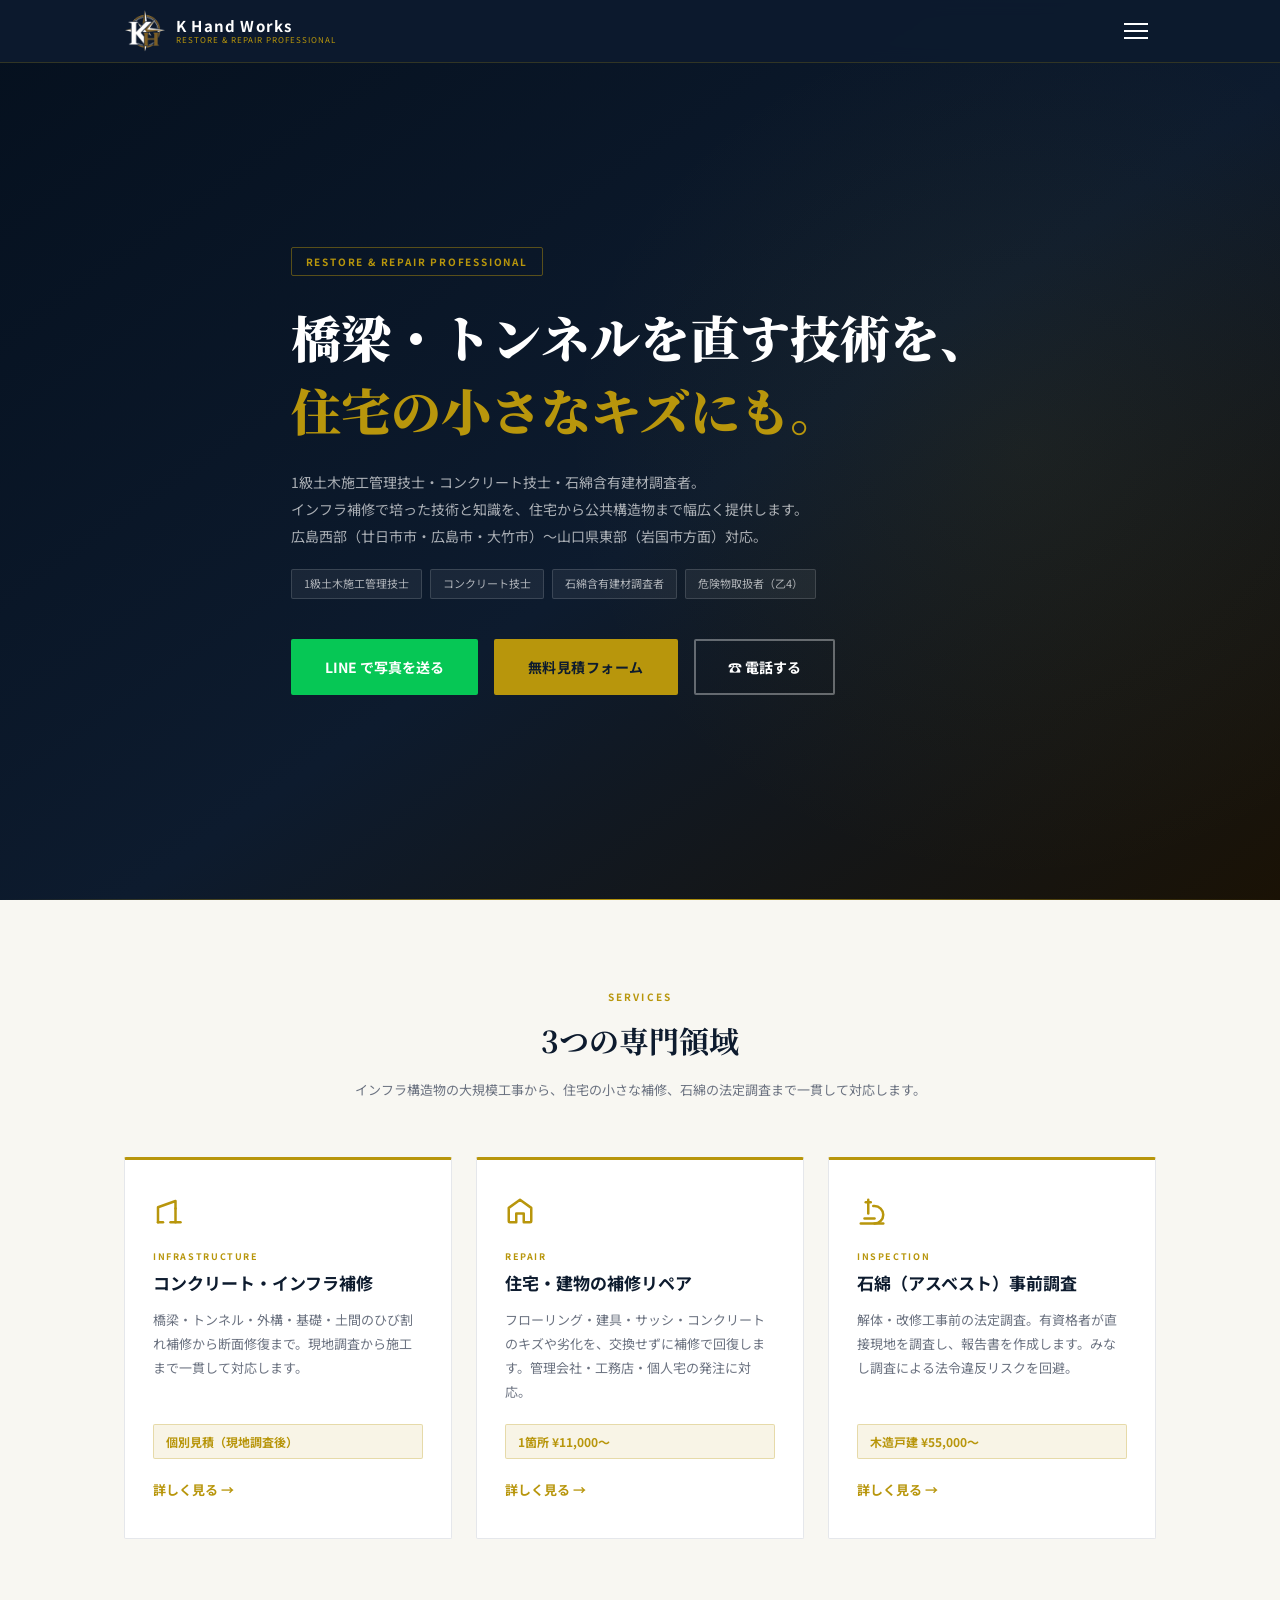
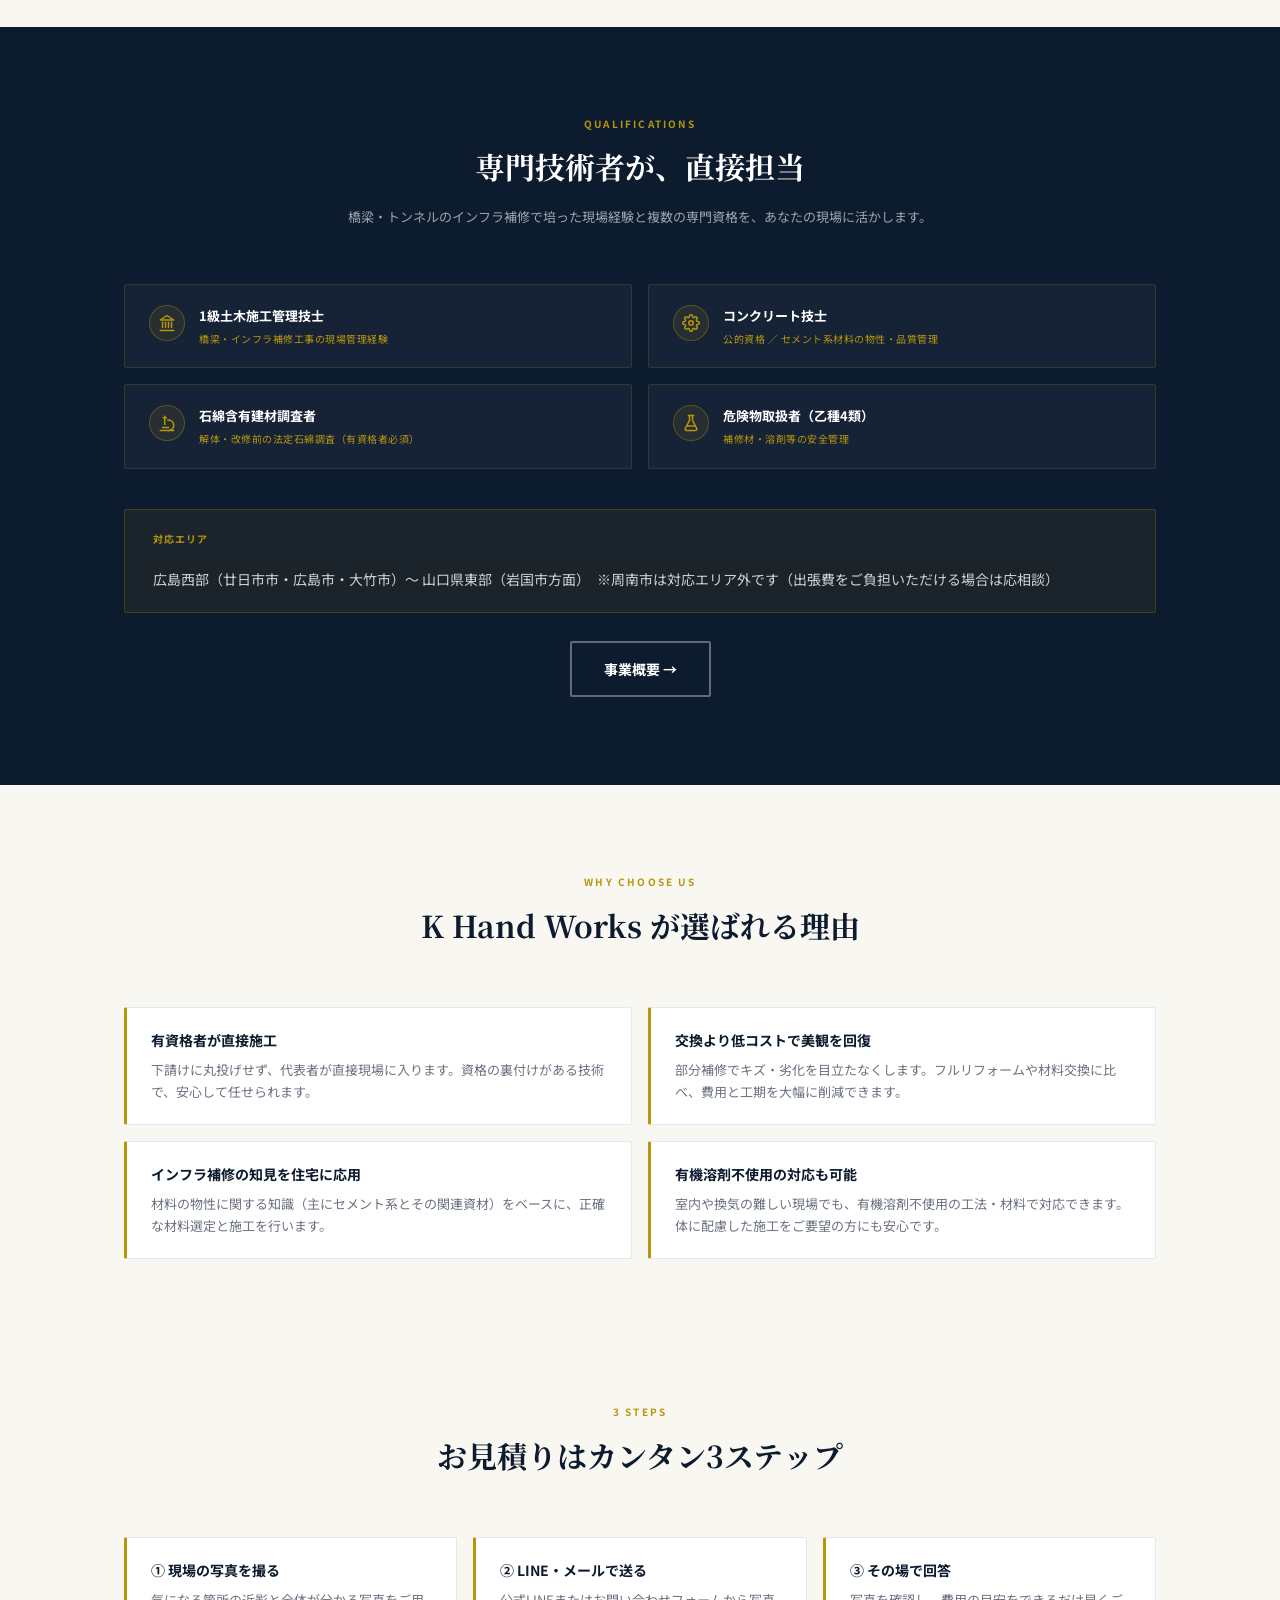
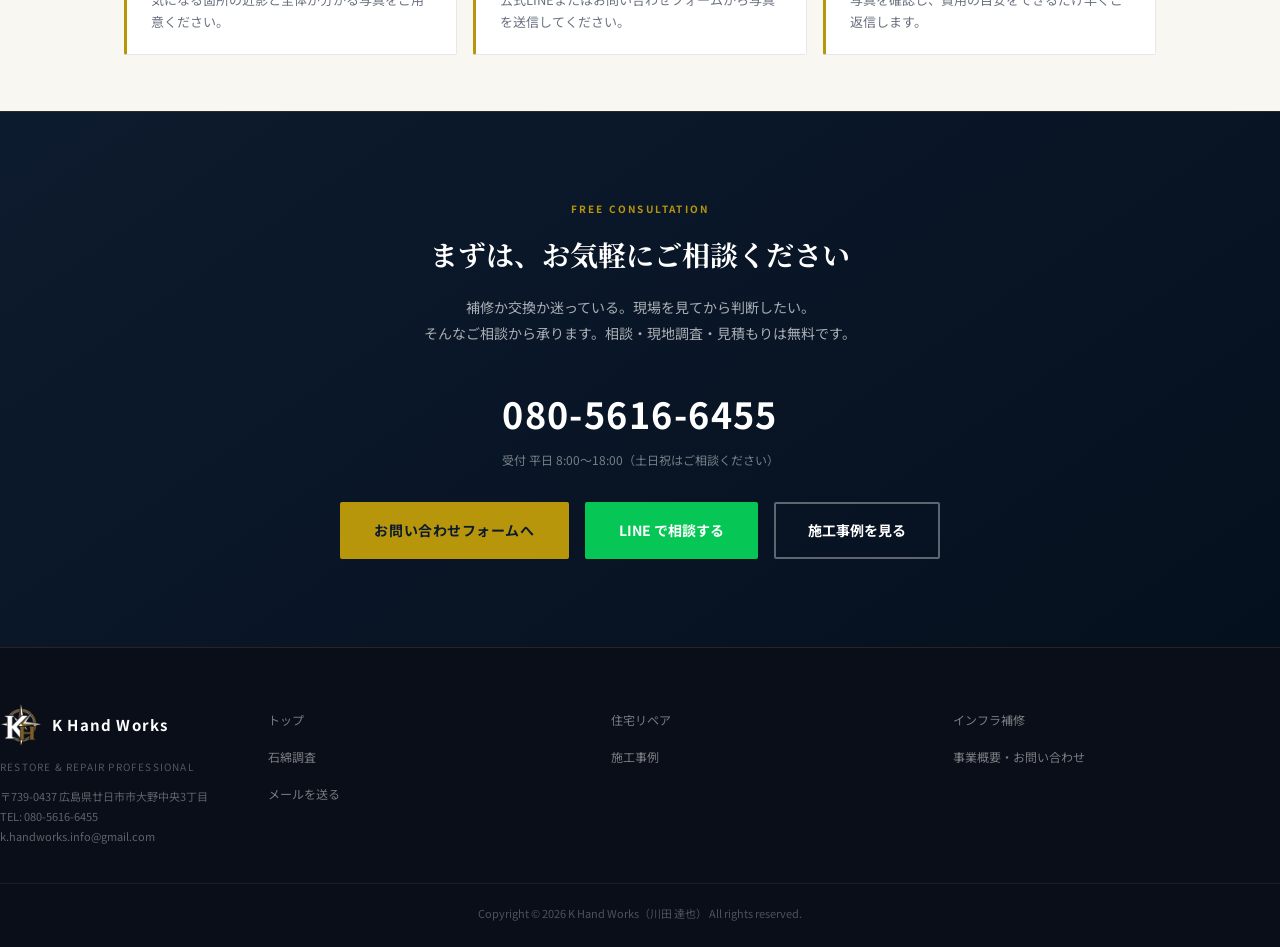
==== commit 4ecb584d: "HPリニューアル: 実写真掲載・料金整理・会社概要統合・SEO整備 - profile.htmlをcontact.htmlに統合し、資格・経歴・会社概要・お問い合わせを1ページに集約 - 施工事例(w" ====
--- a/index.html
+++ b/index.html
@@ -3,12 +3,44 @@
 <head>
   <meta charset="UTF-8">
   <meta name="viewport" content="width=device-width, initial-scale=1.0">
-  <title>K Hand Works｜住宅リペア・コンクリート補修・石綿調査｜広島西部〜岩国</title>
-  <meta name="description" content="1級土木施工管理技士・コンクリート技士・石綿含有建材調査者が手がける補修・調査の専門事業所。住宅リペアから橋梁・インフラ補修、石綿事前調査まで。広島西部〜岩国対応。">
+  <title>K Hand Works｜住宅リペア・コンクリート補修・石綿調査｜広島西部〜山口東部</title>
+  <meta name="description" content="1級土木施工管理技士・コンクリート技士・石綿含有建材調査者が手がける補修・調査の専門事業所。住宅リペアから橋梁・インフラ補修、石綿事前調査まで。広島西部〜山口東部対応。">
   <link rel="preconnect" href="https://fonts.googleapis.com">
   <link rel="preconnect" href="https://fonts.gstatic.com" crossorigin>
   <link href="https://fonts.googleapis.com/css2?family=Noto+Sans+JP:wght@400;500;700;900&family=Noto+Serif+JP:wght@700;900&display=swap" rel="stylesheet">
-  <link rel="stylesheet" href="css/style.css">
+  <link rel="stylesheet" href="css/style.css?v=2">
+  <link rel="icon" href="images/favicon.ico" sizes="any">
+  <link rel="apple-touch-icon" href="images/apple-touch-icon.png">
+  <link rel="canonical" href="https://k-handworks.com/">
+  <meta property="og:type" content="website">
+  <meta property="og:site_name" content="K Hand Works">
+  <meta property="og:title" content="K Hand Works｜住宅リペア・コンクリート補修・石綿調査｜広島西部〜山口東部">
+  <meta property="og:description" content="1級土木施工管理技士・コンクリート技士・石綿含有建材調査者が手がける補修・調査の専門事業所。住宅リペアから橋梁・インフラ補修、石綿事前調査まで。広島西部〜山口東部対応。">
+  <meta property="og:url" content="https://k-handworks.com/">
+  <meta property="og:image" content="https://k-handworks.com/images/og-image.png">
+  <meta name="twitter:card" content="summary_large_image">
+  <script type="application/ld+json">
+  {
+    "@context": "https://schema.org",
+    "@type": "LocalBusiness",
+    "name": "K Hand Works",
+    "image": "https://k-handworks.com/images/og-image.png",
+    "telephone": "080-5616-6455",
+    "email": "k.handworks.info@gmail.com",
+    "address": {
+      "@type": "PostalAddress",
+      "streetAddress": "大野中央3丁目",
+      "addressLocality": "廿日市市",
+      "addressRegion": "広島県",
+      "postalCode": "739-0437",
+      "addressCountry": "JP"
+    },
+    "areaServed": ["廿日市市", "広島市", "大竹市", "岩国市"],
+    "url": "https://k-handworks.com/",
+    "description": "1級土木施工管理技士・コンクリート技士・石綿含有建材調査者が手がける住宅リペア・コンクリート補修・石綿事前調査の専門事業所。",
+    "priceRange": "¥¥"
+  }
+  </script>
 </head>
 <body>
 
@@ -16,7 +48,7 @@
   <header id="header">
     <div class="header-inner">
       <a href="index.html" class="header-logo">
-        <div class="logo-mark"><span class="logo-mark-text">KH</span></div>
+        <div class="logo-mark"><img src="images/logo-mark-header.png" alt="K Hand Works" loading="lazy"></div>
         <div class="logo-text">
           <span class="logo-name">K Hand Works</span>
           <span class="logo-sub">Restore &amp; Repair Professional</span>
@@ -36,9 +68,8 @@
       <li><a href="service-repair.html">住宅リペア</a></li>
       <li><a href="service-infra.html">コンクリート・インフラ補修</a></li>
       <li><a href="service-asbestos.html">石綿（アスベスト）調査</a></li>
-      <li><a href="profile.html">資格・経歴</a></li>
       <li><a href="works.html">施工事例</a></li>
-      <li><a href="contact.html">会社概要・お問い合わせ</a></li>
+      <li><a href="contact.html">事業概要・お問い合わせ</a></li>
     </ul>
     <div class="drawer-contact">
       <a href="tel:080-5616-6455" class="drawer-tel">080-5616-6455</a>
@@ -55,7 +86,7 @@
       <p class="hero-sub">
         1級土木施工管理技士・コンクリート技士・石綿含有建材調査者。<br>
         インフラ補修で培った技術と知識を、住宅から公共構造物まで幅広く提供します。<br>
-        広島西部（廿日市市・広島市・大竹市）〜岩国エリア対応。
+        広島西部（廿日市市・広島市・大竹市）〜山口県東部（岩国市方面）対応。
       </p>
       <div class="hero-certs">
         <span class="cert-tag">1級土木施工管理技士</span>
@@ -64,8 +95,9 @@
         <span class="cert-tag">危険物取扱者（乙4）</span>
       </div>
       <div class="hero-btns">
-        <a href="contact.html" class="btn-primary">無料相談・お見積もり</a>
-        <a href="profile.html" class="btn-outline">資格・経歴を見る →</a>
+        <a href="https://line.me/R/ti/p/@508xtqzg" class="btn-line" target="_blank" rel="noopener">LINE で写真を送る</a>
+        <a href="contact.html" class="btn-primary">無料見積フォーム</a>
+        <a href="tel:080-5616-6455" class="btn-outline">☎ 電話する</a>
       </div>
     </div>
   </section>
@@ -76,12 +108,21 @@
       <div class="section-heading">
         <span class="en">Services</span>
         <h2>3つの専門領域</h2>
-        <p class="desc">住宅の小さな補修から、インフラ構造物の大規模工事、石綿の法定調査まで一貫して対応します。</p>
+        <p class="desc">インフラ構造物の大規模工事から、住宅の小さな補修、石綿の法定調査まで一貫して対応します。</p>
       </div>
       <div class="hub-grid">
 
+        <a href="service-infra.html" class="hub-card">
+          <div class="hub-icon"><svg viewBox="0 0 24 24" fill="none" stroke="currentColor" stroke-width="2" stroke-linecap="round" stroke-linejoin="round"><path d="M4 21V9l14-5v6"/><path d="M18 10v11"/><path d="M14 21h8"/><path d="M4 21h4"/></svg></div>
+          <div class="hub-en">Infrastructure</div>
+          <h3>コンクリート・インフラ補修</h3>
+          <p>橋梁・トンネル・外構・基礎・土間のひび割れ補修から断面修復まで。現地調査から施工まで一貫して対応します。</p>
+          <div class="hub-price">個別見積（現地調査後）</div>
+          <span class="hub-link">詳しく見る →</span>
+        </a>
+
         <a href="service-repair.html" class="hub-card">
-          <div class="hub-icon">🏠</div>
+          <div class="hub-icon"><svg viewBox="0 0 24 24" fill="none" stroke="currentColor" stroke-width="2" stroke-linecap="round" stroke-linejoin="round"><path d="M3 9.5 12 3l9 6.5V20a1 1 0 0 1-1 1h-5v-7H9v7H4a1 1 0 0 1-1-1z"/></svg></div>
           <div class="hub-en">Repair</div>
           <h3>住宅・建物の補修リペア</h3>
           <p>フローリング・建具・サッシ・コンクリートのキズや劣化を、交換せずに補修で回復します。管理会社・工務店・個人宅の発注に対応。</p>
@@ -89,17 +130,8 @@
           <span class="hub-link">詳しく見る →</span>
         </a>
 
-        <a href="service-infra.html" class="hub-card">
-          <div class="hub-icon">🏗️</div>
-          <div class="hub-en">Infrastructure</div>
-          <h3>コンクリート・インフラ補修</h3>
-          <p>橋梁・トンネル・外構・基礎・土間のひび割れ補修から断面修復まで。調査・施工・報告書作成の一気通貫に対応します。</p>
-          <div class="hub-price">個別見積（現地調査後）</div>
-          <span class="hub-link">詳しく見る →</span>
-        </a>
-
         <a href="service-asbestos.html" class="hub-card">
-          <div class="hub-icon">🔬</div>
+          <div class="hub-icon"><svg viewBox="0 0 24 24" fill="none" stroke="currentColor" stroke-width="2" stroke-linecap="round" stroke-linejoin="round"><path d="M6 18h8"/><path d="M3 22h18"/><path d="M14 22a7 7 0 1 0 0-14h-1"/><path d="M9 14V3"/><path d="M7 5h4"/></svg></div>
           <div class="hub-en">Inspection</div>
           <h3>石綿（アスベスト）事前調査</h3>
           <p>解体・改修工事前の法定調査。有資格者が直接現地を調査し、報告書を作成します。みなし調査による法令違反リスクを回避。</p>
@@ -121,28 +153,28 @@
       </div>
       <div class="trust-grid">
         <div class="trust-item">
-          <div class="trust-icon">🏛️</div>
+          <div class="trust-icon"><svg viewBox="0 0 24 24" fill="none" stroke="currentColor" stroke-width="2" stroke-linecap="round" stroke-linejoin="round"><line x1="3" y1="22" x2="21" y2="22"/><line x1="6" y1="18" x2="6" y2="11"/><line x1="10" y1="18" x2="10" y2="11"/><line x1="14" y1="18" x2="14" y2="11"/><line x1="18" y1="18" x2="18" y2="11"/><polygon points="12 2 21 8 3 8"/></svg></div>
           <div>
             <div class="trust-name">1級土木施工管理技士</div>
             <div class="trust-cat">橋梁・インフラ補修工事の現場管理経験</div>
           </div>
         </div>
         <div class="trust-item">
-          <div class="trust-icon">🔩</div>
+          <div class="trust-icon"><svg viewBox="0 0 24 24" fill="none" stroke="currentColor" stroke-width="2" stroke-linecap="round" stroke-linejoin="round"><circle cx="12" cy="12" r="3"/><path d="M19.4 15a1.65 1.65 0 0 0 .33 1.82l.06.06a2 2 0 1 1-2.83 2.83l-.06-.06a1.65 1.65 0 0 0-1.82-.33 1.65 1.65 0 0 0-1 1.51V21a2 2 0 0 1-4 0v-.09A1.65 1.65 0 0 0 9 19.4a1.65 1.65 0 0 0-1.82.33l-.06.06a2 2 0 1 1-2.83-2.83l.06-.06a1.65 1.65 0 0 0 .33-1.82 1.65 1.65 0 0 0-1.51-1H3a2 2 0 0 1 0-4h.09A1.65 1.65 0 0 0 4.6 9a1.65 1.65 0 0 0-.33-1.82l-.06-.06a2 2 0 1 1 2.83-2.83l.06.06a1.65 1.65 0 0 0 1.82.33H9a1.65 1.65 0 0 0 1-1.51V3a2 2 0 0 1 4 0v.09a1.65 1.65 0 0 0 1 1.51 1.65 1.65 0 0 0 1.82-.33l.06-.06a2 2 0 1 1 2.83 2.83l-.06.06a1.65 1.65 0 0 0-.33 1.82V9a1.65 1.65 0 0 0 1.51 1H21a2 2 0 0 1 0 4h-.09a1.65 1.65 0 0 0-1.51 1z"/></svg></div>
           <div>
             <div class="trust-name">コンクリート技士</div>
             <div class="trust-cat">公的資格 ／ セメント系材料の物性・品質管理</div>
           </div>
         </div>
         <div class="trust-item">
-          <div class="trust-icon">🔬</div>
+          <div class="trust-icon"><svg viewBox="0 0 24 24" fill="none" stroke="currentColor" stroke-width="2" stroke-linecap="round" stroke-linejoin="round"><path d="M6 18h8"/><path d="M3 22h18"/><path d="M14 22a7 7 0 1 0 0-14h-1"/><path d="M9 14V3"/><path d="M7 5h4"/></svg></div>
           <div>
             <div class="trust-name">石綿含有建材調査者</div>
             <div class="trust-cat">解体・改修前の法定石綿調査（有資格者必須）</div>
           </div>
         </div>
         <div class="trust-item">
-          <div class="trust-icon">⚗️</div>
+          <div class="trust-icon"><svg viewBox="0 0 24 24" fill="none" stroke="currentColor" stroke-width="2" stroke-linecap="round" stroke-linejoin="round"><path d="M10 2v6.5L4.5 19a2 2 0 0 0 1.8 3h11.4a2 2 0 0 0 1.8-3L14 8.5V2"/><path d="M8.5 2h7"/><path d="M7 16h10"/></svg></div>
           <div>
             <div class="trust-name">危険物取扱者（乙種4類）</div>
             <div class="trust-cat">補修材・溶剤等の安全管理</div>
@@ -151,7 +183,10 @@
       </div>
       <div class="area-strip">
         <span class="area-label">対応エリア</span>
-        <span class="area-text">広島西部（廿日市市・広島市・大竹市） 〜 岩国市・周南市方面　※遠方はご相談ください</span>
+        <span class="area-text">広島西部（廿日市市・広島市・大竹市）〜 山口県東部（岩国市方面）　※周南市は対応エリア外です（出張費をご負担いただける場合は応相談）</span>
+      </div>
+      <div style="text-align:center;margin-top:28px;">
+        <a href="contact.html" class="btn-outline">事業概要 →</a>
       </div>
     </div>
   </section>
@@ -174,11 +209,35 @@
         </div>
         <div class="service-item">
           <h3>インフラ補修の知見を住宅に応用</h3>
-          <p>セメント系材料の物性に関する知識（主にセメント系とその関連資材）をベースに、正確な材料選定と施工を行います。</p>
+          <p>材料の物性に関する知識（主にセメント系とその関連資材）をベースに、正確な材料選定と施工を行います。</p>
         </div>
         <div class="service-item">
           <h3>有機溶剤不使用の対応も可能</h3>
           <p>室内や換気の難しい現場でも、有機溶剤不使用の工法・材料で対応できます。体に配慮した施工をご要望の方にも安心です。</p>
+        </div>
+      </div>
+    </div>
+  </section>
+
+  <!-- 3ステップ -->
+  <section class="section bg-light" style="padding:56px 0;">
+    <div class="inner">
+      <div class="section-heading">
+        <span class="en">3 Steps</span>
+        <h2>お見積りはカンタン3ステップ</h2>
+      </div>
+      <div class="service-menu service-menu-3col">
+        <div class="service-item">
+          <h3>① 現場の写真を撮る</h3>
+          <p>気になる箇所の近影と全体が分かる写真をご用意ください。</p>
+        </div>
+        <div class="service-item">
+          <h3>② LINE・メールで送る</h3>
+          <p>公式LINEまたはお問い合わせフォームから写真を送信してください。</p>
+        </div>
+        <div class="service-item">
+          <h3>③ その場で回答</h3>
+          <p>写真を確認し、費用の目安をできるだけ早くご返信します。</p>
         </div>
       </div>
     </div>
@@ -209,7 +268,7 @@
       <div class="footer-top">
         <div class="footer-brand">
           <div class="footer-logo-mark">
-            <div class="logo-mark"><span class="logo-mark-text">KH</span></div>
+            <div class="logo-mark"><img src="images/logo-mark-header.png" alt="K Hand Works" loading="lazy"></div>
             <span class="logo-name">K Hand Works</span>
           </div>
           <div class="footer-tagline">Restore &amp; Repair Professional</div>
@@ -224,10 +283,8 @@
           <a href="service-repair.html">住宅リペア</a>
           <a href="service-infra.html">インフラ補修</a>
           <a href="service-asbestos.html">石綿調査</a>
-          <a href="profile.html">資格・経歴</a>
           <a href="works.html">施工事例</a>
-          <a href="contact.html">会社概要・お問い合わせ</a>
-          <a href="tel:080-5616-6455">☎ 080-5616-6455</a>
+          <a href="contact.html">事業概要・お問い合わせ</a>
           <a href="mailto:k.handworks.info@gmail.com">メールを送る</a>
         </nav>
       </div>
@@ -242,6 +299,11 @@
     <span>TOP</span>
   </a>
 
+  <div class="mobile-sticky-bar">
+    <a href="tel:080-5616-6455" class="msb-btn msb-tel">☎ 電話</a>
+    <a href="https://line.me/R/ti/p/@508xtqzg" class="msb-btn msb-line" target="_blank" rel="noopener">LINE</a>
+  </div>
+
   <script src="js/main.js"></script>
 </body>
 </html>
--- a/css/style.css
+++ b/css/style.css
@@ -51,18 +51,11 @@
   display: flex; align-items: center; gap: 10px;
 }
 .logo-mark {
-  width: 38px; height: 38px;
-  background: transparent;
-  border: 1.5px solid var(--gold);
-  border-radius: 50%;
+  width: 42px; height: 42px;
   display: flex; align-items: center; justify-content: center;
   flex-shrink: 0;
 }
-.logo-mark-text {
-  font-family: Georgia, 'Times New Roman', serif;
-  font-size: 14px; font-weight: 700;
-  color: var(--gold); letter-spacing: -0.04em;
-}
+.logo-mark img { width: 100%; height: 100%; object-fit: contain; }
 .logo-text { display: flex; flex-direction: column; line-height: 1.2; }
 .logo-name {
   font-size: 15px; font-weight: 700; color: var(--white);
@@ -261,7 +254,8 @@
   transition: all 0.25s;
 }
 .hub-card:hover { transform: translateY(-6px); box-shadow: 0 16px 40px rgba(0,0,0,0.1); }
-.hub-icon { font-size: 30px; margin-bottom: 16px; }
+.hub-icon { margin-bottom: 16px; }
+.hub-icon svg { width: 30px; height: 30px; color: var(--gold); }
 .hub-en {
   font-size: 9px; letter-spacing: 0.18em; text-transform: uppercase;
   color: var(--gold); font-weight: 700; margin-bottom: 6px;
@@ -304,8 +298,9 @@
   border: 1px solid rgba(184,150,12,0.35);
   border-radius: 50%;
   display: flex; align-items: center; justify-content: center;
-  font-size: 16px; flex-shrink: 0;
-}
+  flex-shrink: 0;
+}
+.trust-icon svg { width: 18px; height: 18px; color: var(--gold); }
 .trust-name { font-size: 13px; font-weight: 700; color: var(--white); margin-bottom: 2px; }
 .trust-cat { font-size: 10px; color: var(--gold); letter-spacing: 0.05em; }
 
@@ -362,6 +357,7 @@
 .service-menu {
   display: grid; grid-template-columns: repeat(2,1fr); gap: 16px;
 }
+.service-menu-3col { grid-template-columns: repeat(3,1fr); }
 .service-item {
   background: var(--white);
   border: 1px solid var(--border);
@@ -436,7 +432,8 @@
   padding: 24px 20px;
   text-align: center;
 }
-.infra-item .icon { font-size: 28px; margin-bottom: 12px; }
+.infra-item .icon { margin-bottom: 12px; }
+.infra-item .icon svg { width: 28px; height: 28px; color: var(--gold); }
 .infra-item h3 { font-size: 13px; font-weight: 700; color: var(--white); margin-bottom: 8px; }
 .infra-item p { font-size: 12px; color: rgba(255,255,255,0.55); line-height: 1.7; }
 
@@ -449,8 +446,9 @@
   padding: 24px 28px;
   margin-bottom: 32px;
 }
-.risk-box h3 { font-size: 15px; font-weight: 700; color: #fca5a5; margin-bottom: 8px; }
-.risk-box p { font-size: 13px; color: rgba(255,255,255,0.7); line-height: 1.8; }
+.risk-box h3 { font-size: 15px; font-weight: 700; color: #b91c1c; margin-bottom: 8px; display: flex; align-items: center; gap: 7px; }
+.risk-box h3 svg { width: 17px; height: 17px; flex-shrink: 0; }
+.risk-box p { font-size: 13px; color: var(--text); line-height: 1.8; }
 
 /* ── PROFILE ── */
 .cert-group { margin-bottom: 44px; }
@@ -464,7 +462,8 @@
   display: flex; align-items: center; gap: 12px;
   padding: 11px 0; border-bottom: 1px solid var(--border);
 }
-.cert-icon { font-size: 16px; flex-shrink: 0; }
+.cert-icon { flex-shrink: 0; display: flex; }
+.cert-icon svg { width: 16px; height: 16px; color: var(--gold); }
 .cert-label { font-size: 14px; color: var(--text); flex: 1; }
 .cert-badge {
   font-size: 10px; color: var(--gold); font-weight: 700;
@@ -502,6 +501,19 @@
   overflow: hidden;
 }
 .work-img img { width: 100%; height: 100%; object-fit: cover; }
+
+/* ── BEFORE / AFTER ── */
+.ba-wrap { display: flex; }
+.ba-item { position: relative; flex: 1; overflow: hidden; }
+.ba-item img { width: 100%; height: 100%; object-fit: cover; display: block; }
+.ba-label {
+  position: absolute; top: 8px; left: 8px;
+  padding: 3px 10px; border-radius: 2px;
+  font-size: 10px; font-weight: 700; letter-spacing: 0.05em; color: #fff;
+}
+.ba-before { background: rgba(100,100,100,0.85); }
+.ba-after { background: rgba(217,111,26,0.9); }
+
 .work-body { padding: 18px 20px; }
 .work-tag {
   display: inline-block;
@@ -548,6 +560,11 @@
   transition: all 0.2s; font-family: 'Noto Sans JP', sans-serif;
 }
 .form-submit:hover { background: var(--gold-light); transform: translateY(-2px); }
+.form-submit:disabled { opacity: 0.6; cursor: not-allowed; transform: none; }
+.form-status { margin-top: 12px; font-size: 13px; font-weight: 700; display: none; }
+.form-status.show { display: block; }
+.form-status.success { color: #15803d; }
+.form-status.error { color: #dc2626; }
 
 /* ── CTA SECTION ── */
 .section-cta {
@@ -583,7 +600,6 @@
 .footer-brand .footer-logo-mark {
   display: flex; align-items: center; gap: 10px; margin-bottom: 12px;
 }
-.footer-brand .logo-mark { border-color: rgba(184,150,12,0.5); }
 .footer-brand .logo-name { font-size: 15px; font-weight: 700; color: var(--white); letter-spacing: 0.08em; }
 .footer-tagline { font-size: 10px; color: rgba(255,255,255,0.3); letter-spacing: 0.12em; text-transform: uppercase; }
 .footer-nav-grid {
@@ -627,3 +643,19 @@
   .cta-tel { font-size: 28px; }
   .price-table th, .price-table td { padding: 12px 14px; font-size: 13px; }
 }
+
+/* ── MOBILE STICKY BAR ── */
+.mobile-sticky-bar { display: none; }
+@media (max-width: 768px) {
+  body { padding-bottom: 58px; }
+  .mobile-sticky-bar {
+    display: flex; position: fixed; bottom: 0; left: 0; right: 0; z-index: 500;
+    box-shadow: 0 -2px 12px rgba(0,0,0,0.18);
+  }
+  .msb-btn {
+    flex: 1; display: flex; align-items: center; justify-content: center; gap: 6px;
+    padding: 15px 0; font-weight: 700; font-size: 14px; text-decoration: none;
+  }
+  .msb-tel { background: var(--navy); color: #fff; }
+  .msb-line { background: #06C755; color: #fff; }
+}
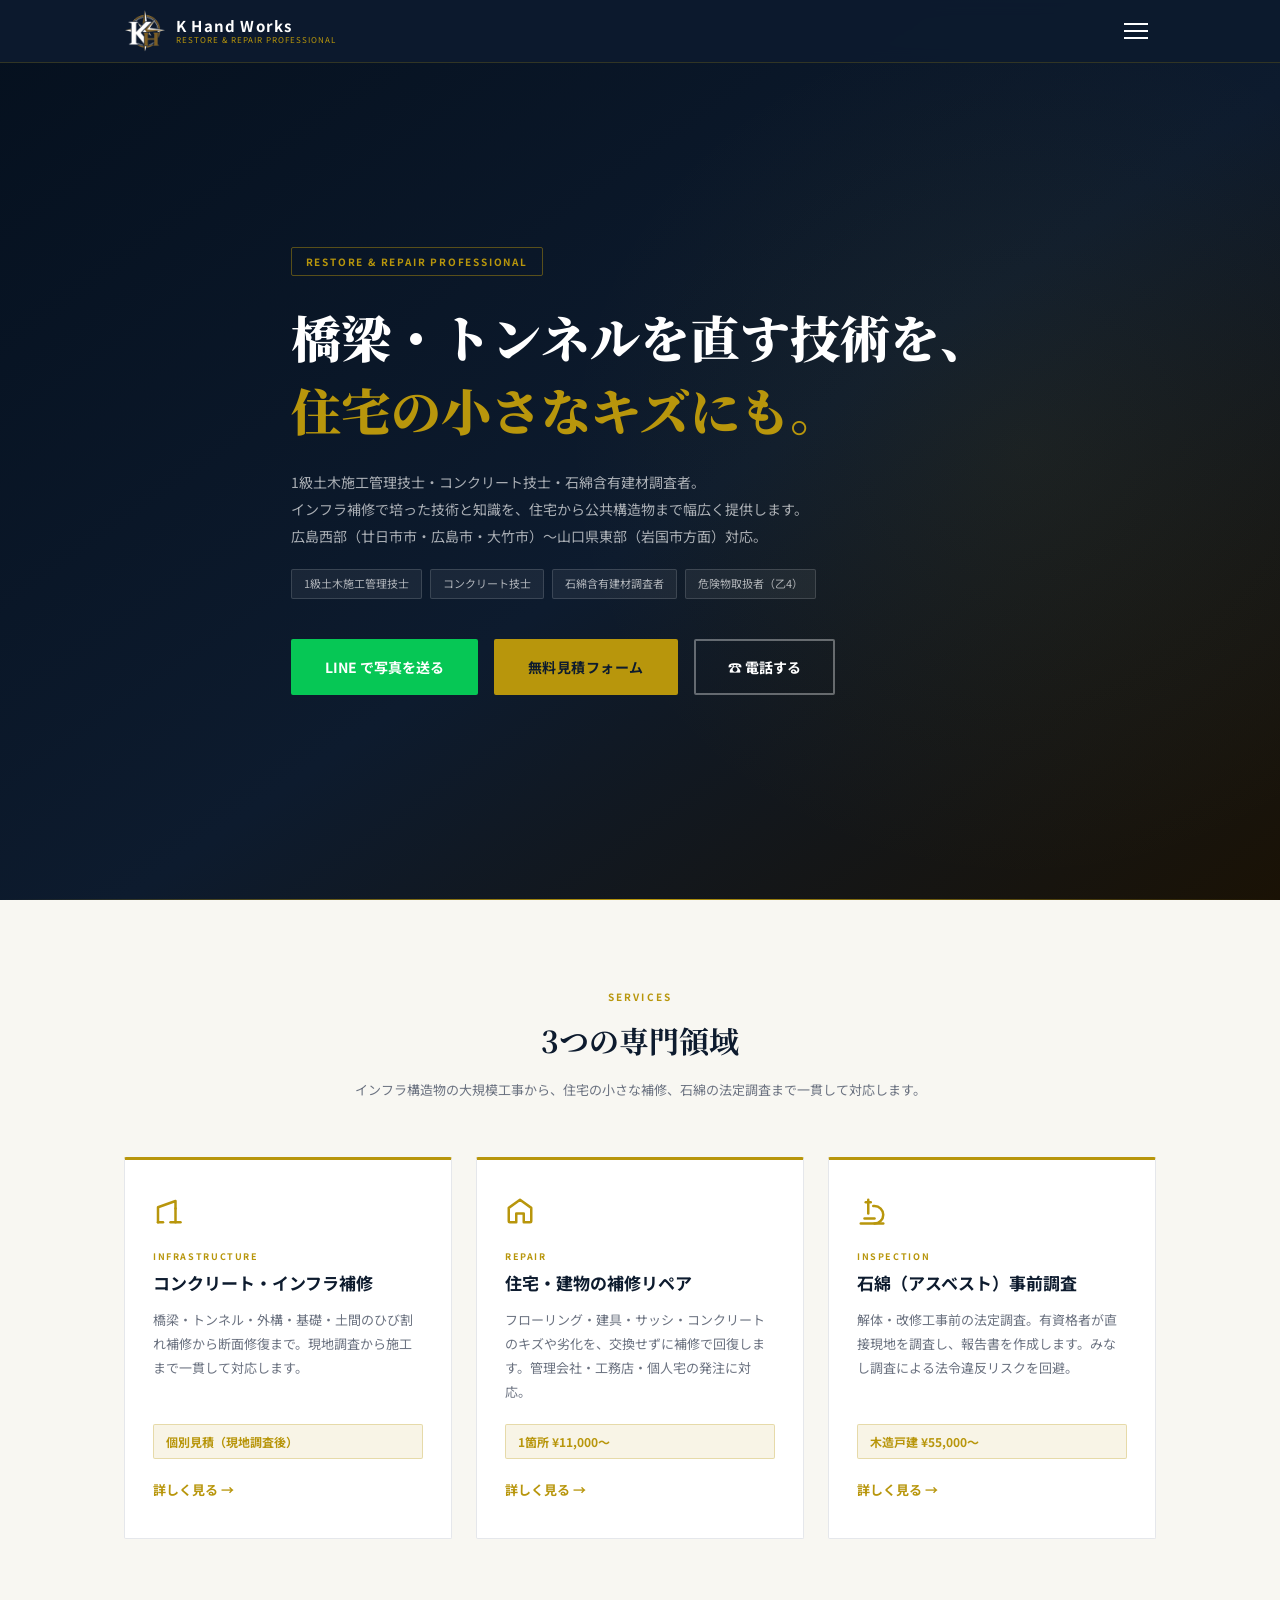
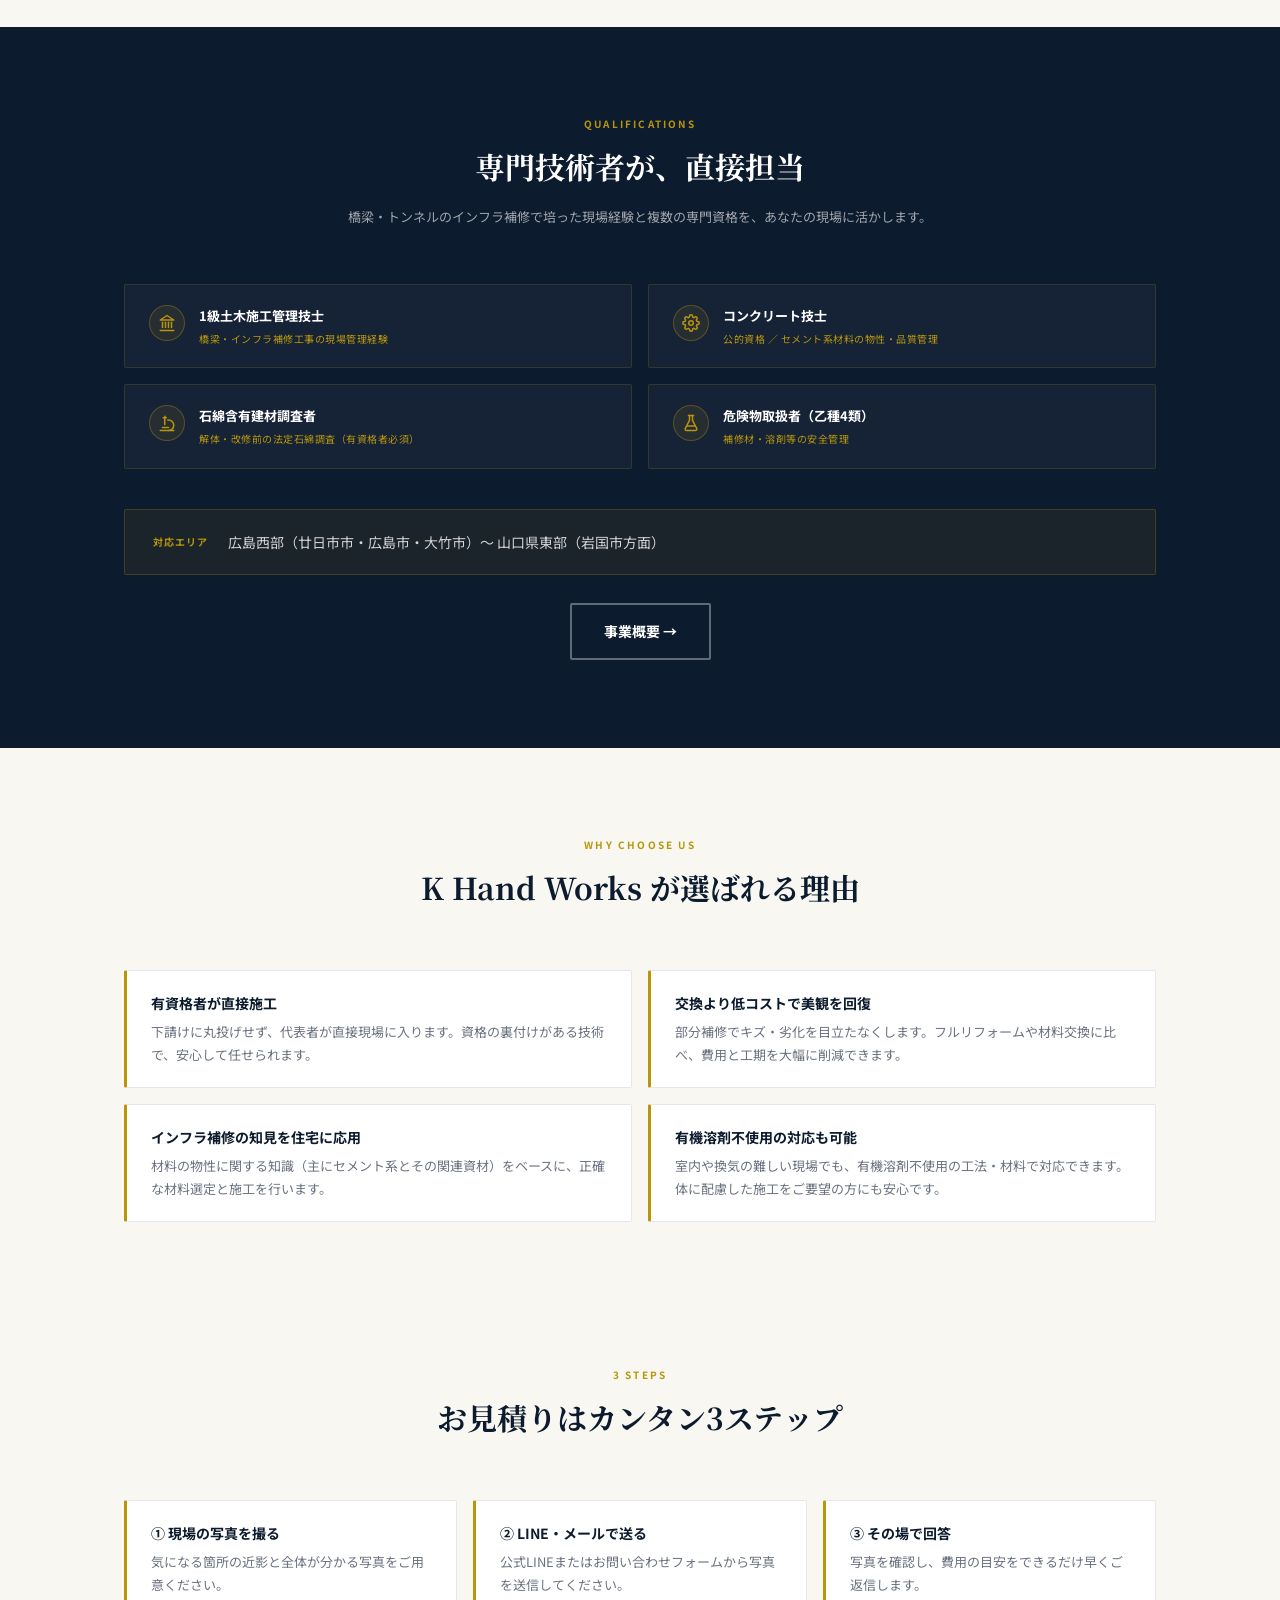
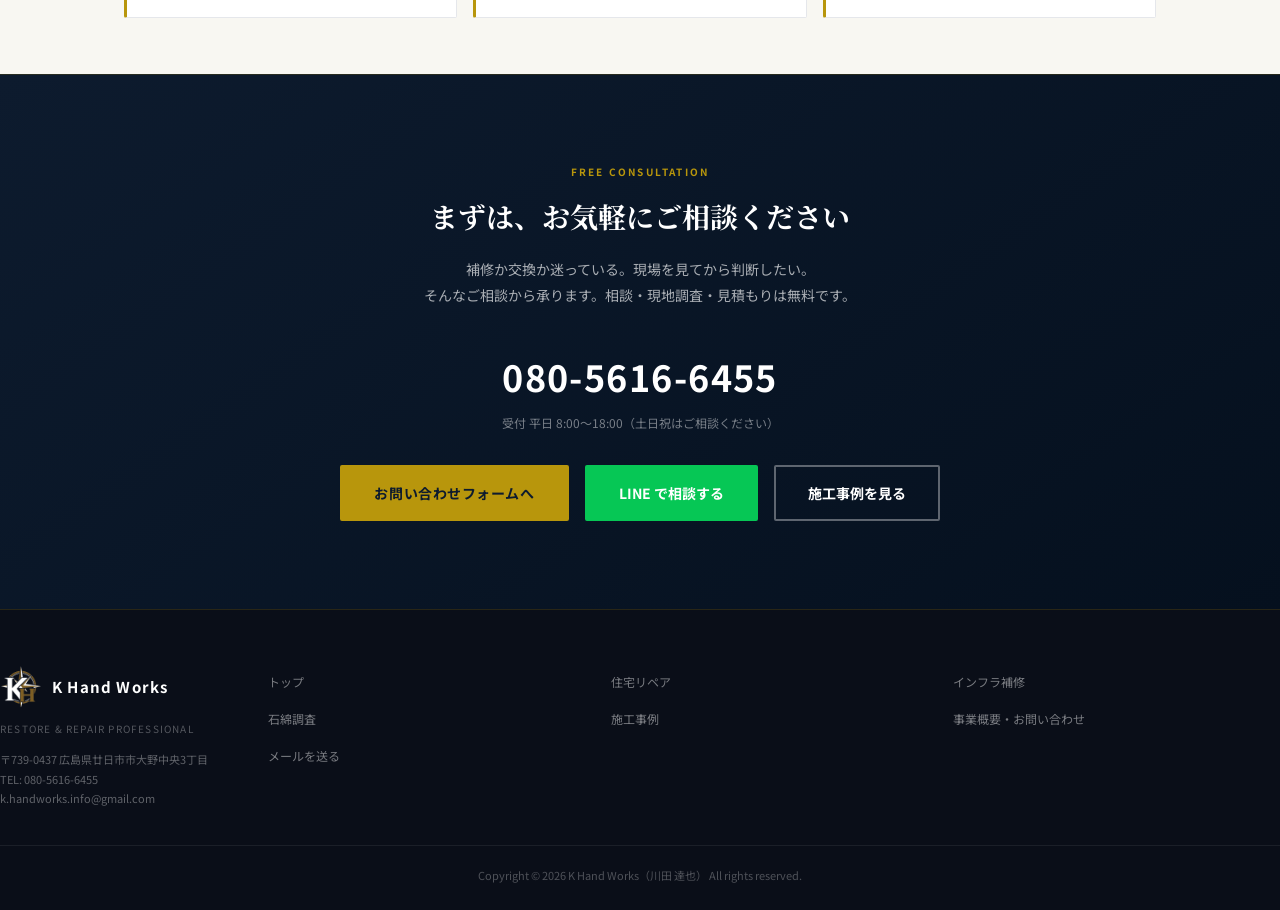
==== commit 06946549: "対応エリアの誤記載を修正(周南市を対応エリア外とする記載を削除)" ====
--- a/index.html
+++ b/index.html
@@ -183,7 +183,7 @@
       </div>
       <div class="area-strip">
         <span class="area-label">対応エリア</span>
-        <span class="area-text">広島西部（廿日市市・広島市・大竹市）〜 山口県東部（岩国市方面）　※周南市は対応エリア外です（出張費をご負担いただける場合は応相談）</span>
+        <span class="area-text">広島西部（廿日市市・広島市・大竹市）〜 山口県東部（岩国市方面）</span>
       </div>
       <div style="text-align:center;margin-top:28px;">
         <a href="contact.html" class="btn-outline">事業概要 →</a>
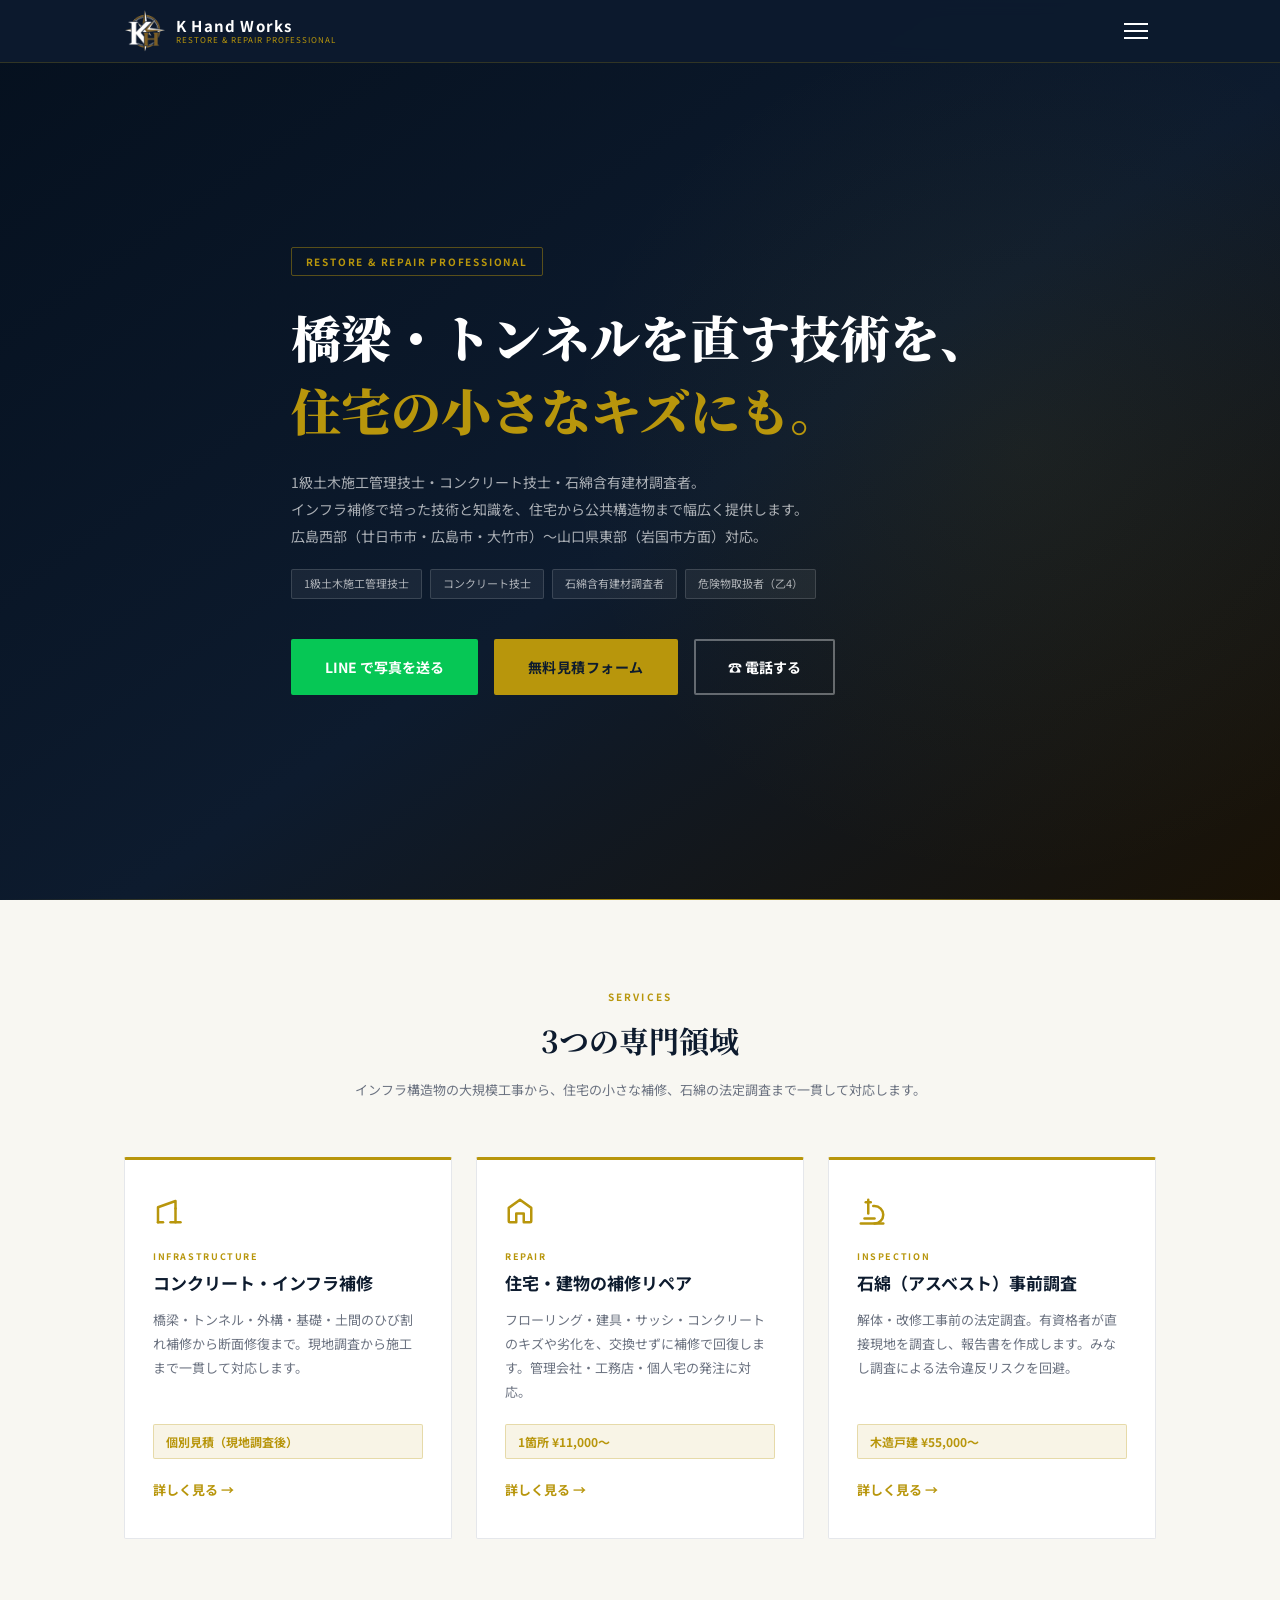
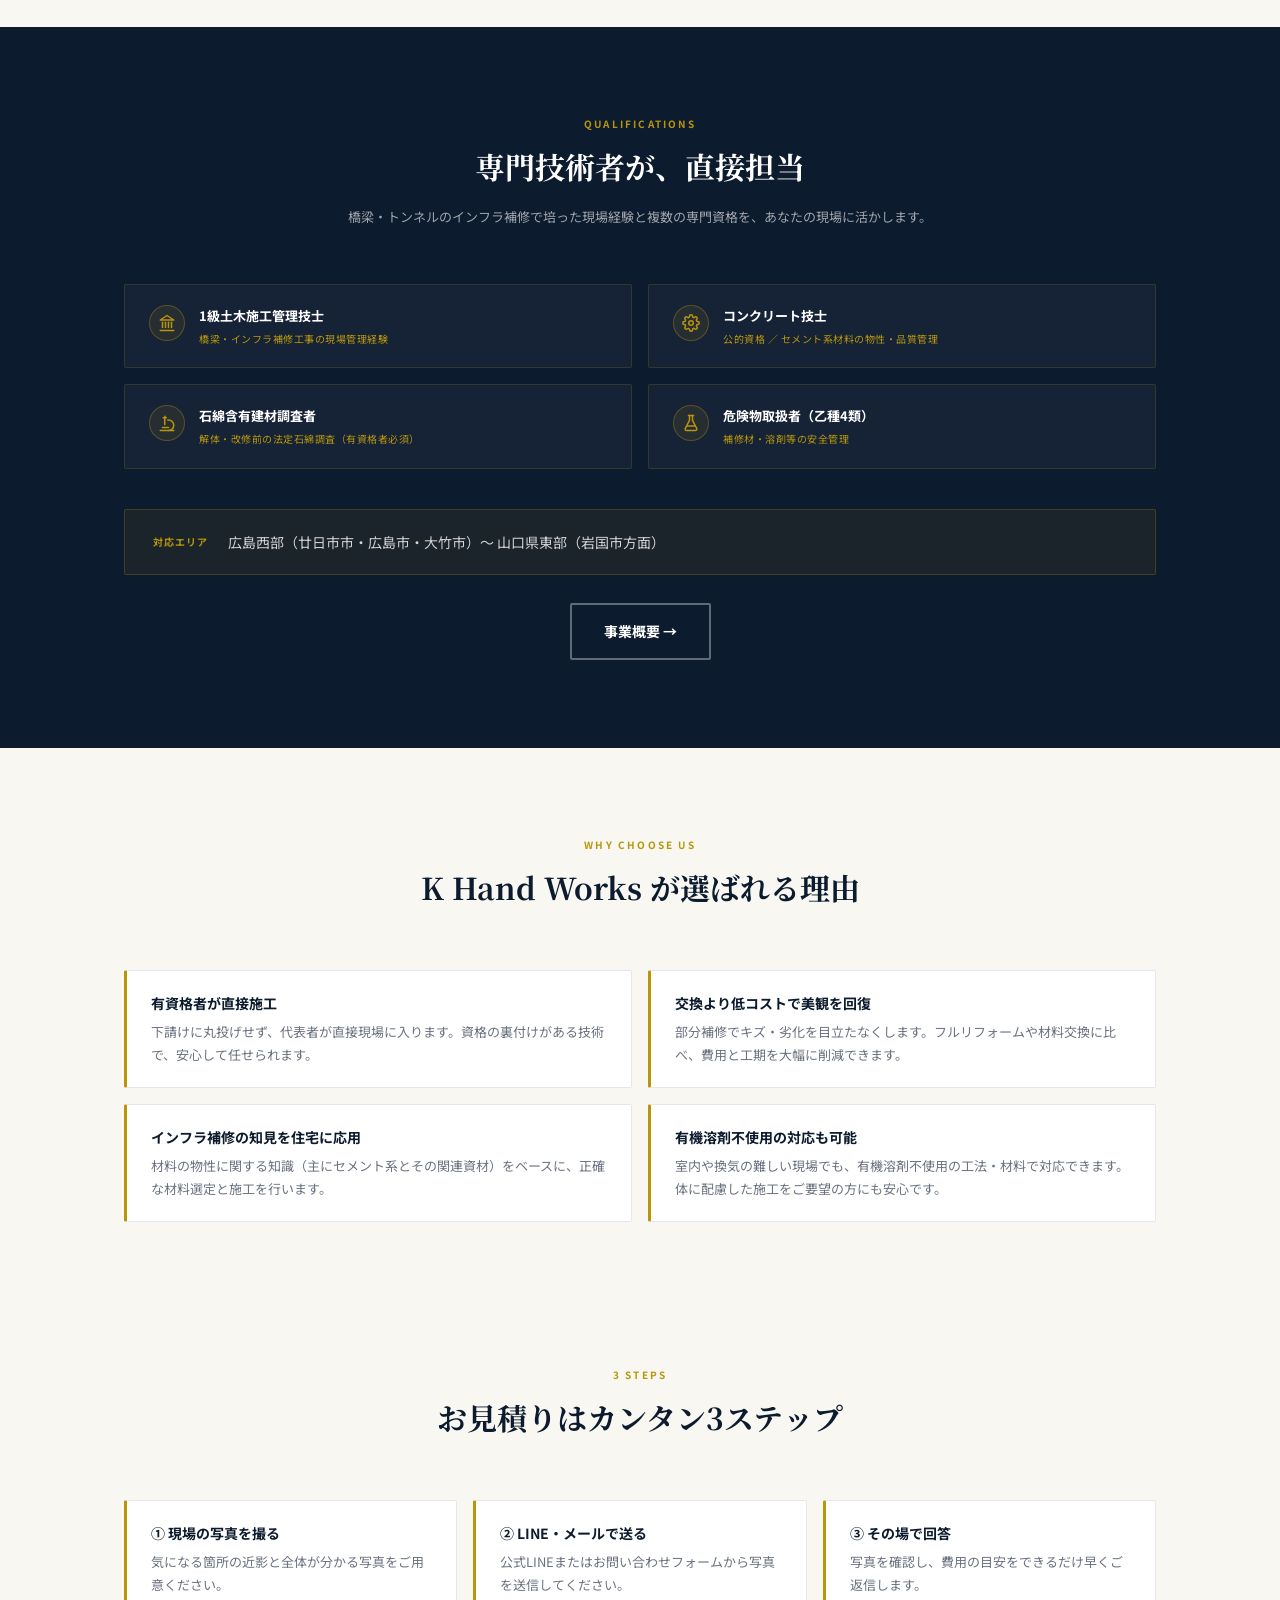
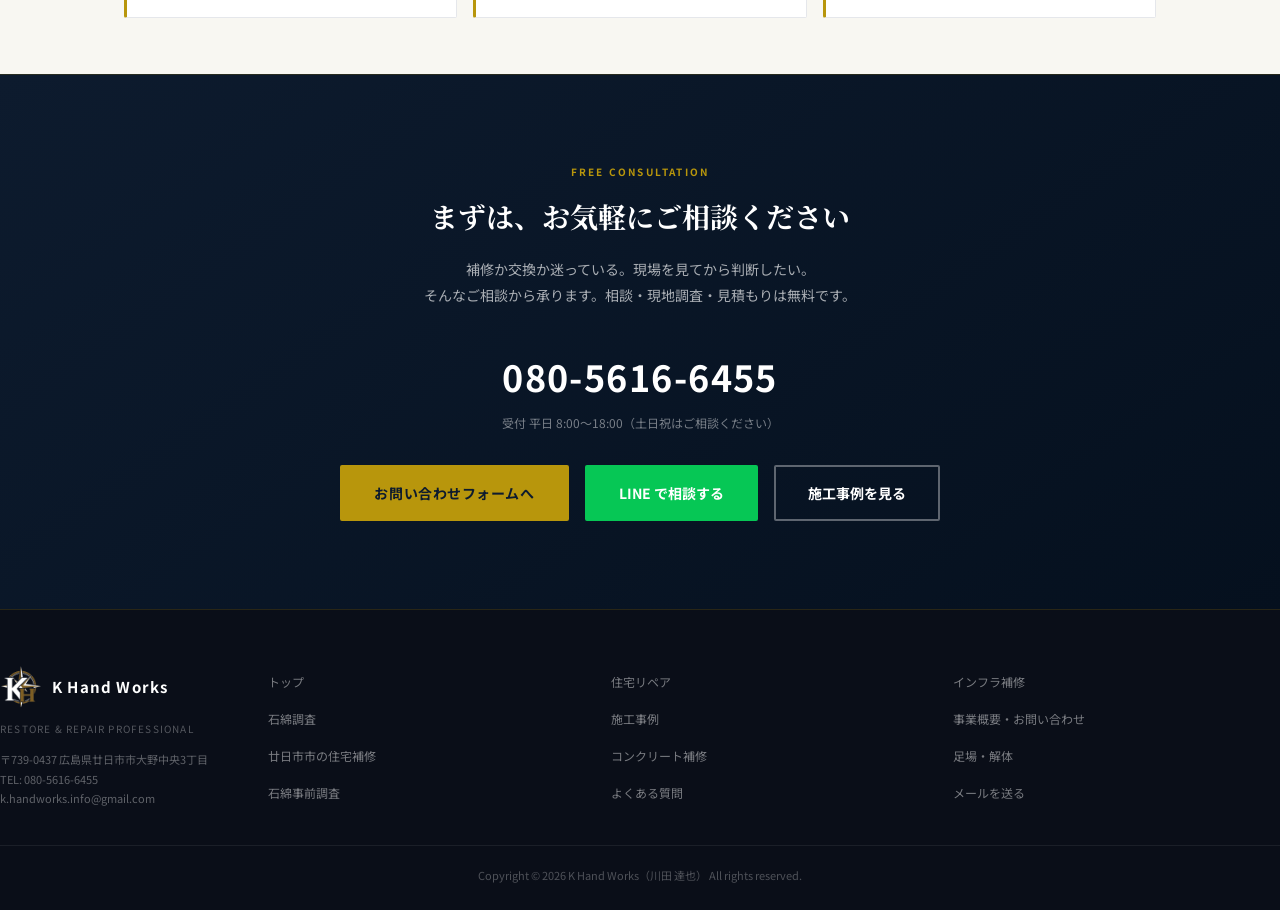
==== commit 46c797e7: "SEO強化：地域×工種LP4本とFAQを新設、構造化データを統一、施工実績テンプレート化 Co-Authored-By: Claude Sonnet 5 <noreply@anthropic.com>" ====
--- a/index.html
+++ b/index.html
@@ -22,7 +22,7 @@
   <script type="application/ld+json">
   {
     "@context": "https://schema.org",
-    "@type": "LocalBusiness",
+    "@type": "HomeAndConstructionBusiness",
     "name": "K Hand Works",
     "image": "https://k-handworks.com/images/og-image.png",
     "telephone": "080-5616-6455",
@@ -38,8 +38,17 @@
     "areaServed": ["廿日市市", "広島市", "大竹市", "岩国市"],
     "url": "https://k-handworks.com/",
     "description": "1級土木施工管理技士・コンクリート技士・石綿含有建材調査者が手がける住宅リペア・コンクリート補修・石綿事前調査の専門事業所。",
-    "priceRange": "¥¥"
+    "priceRange": "¥¥",
+    "openingHours": "Mo-Fr 08:00-18:00"
   }
+  </script>
+  <!-- Google tag (gtag.js) -->
+  <script async src="https://www.googletagmanager.com/gtag/js?id=G-B7Q6BFXT55"></script>
+  <script>
+    window.dataLayer = window.dataLayer || [];
+    function gtag(){dataLayer.push(arguments);}
+    gtag('js', new Date());
+    gtag('config', 'G-B7Q6BFXT55');
   </script>
 </head>
 <body>
@@ -285,6 +294,11 @@
           <a href="service-asbestos.html">石綿調査</a>
           <a href="works.html">施工事例</a>
           <a href="contact.html">事業概要・お問い合わせ</a>
+          <a href="juutaku-hoshu.html">廿日市市の住宅補修</a>
+          <a href="concrete-hoshu.html">コンクリート補修</a>
+          <a href="ashiba-kaitai.html">足場・解体</a>
+          <a href="asbestos-chousa.html">石綿事前調査</a>
+          <a href="faq.html">よくある質問</a>
           <a href="mailto:k.handworks.info@gmail.com">メールを送る</a>
         </nav>
       </div>
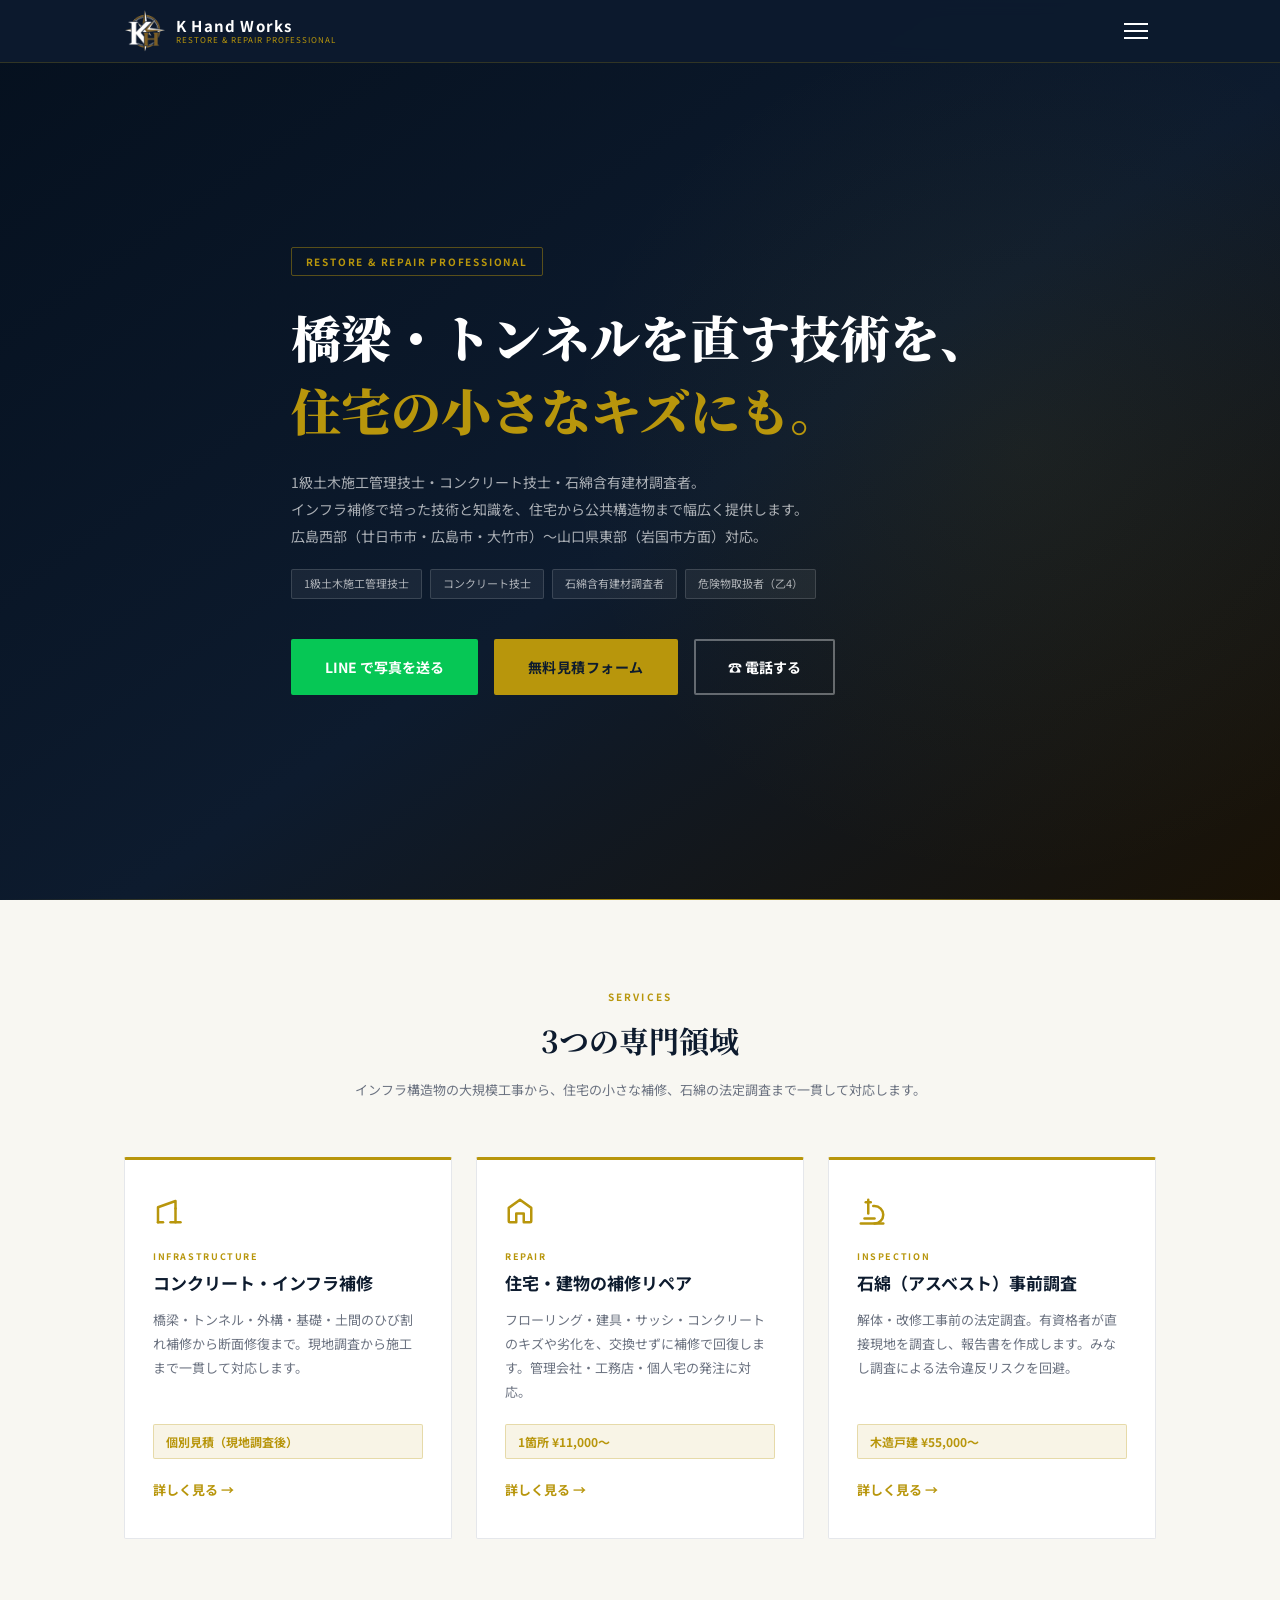
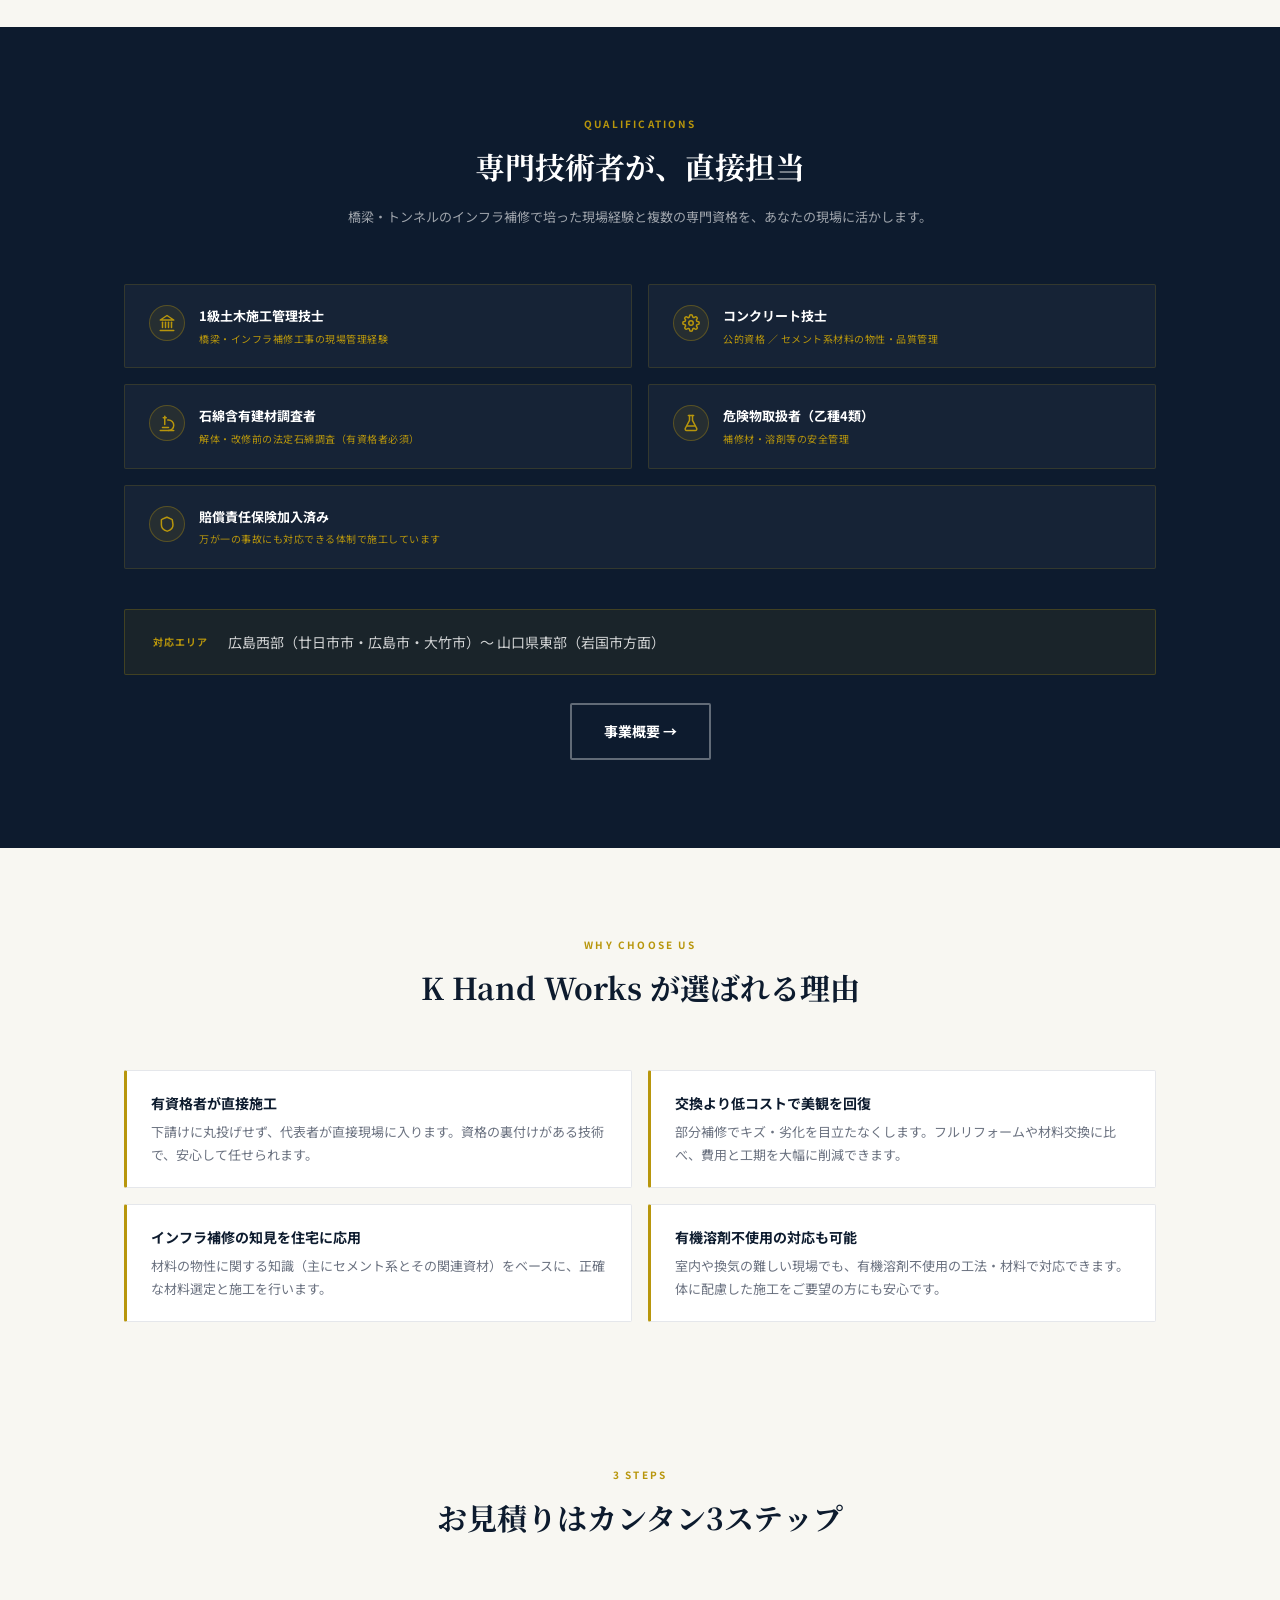
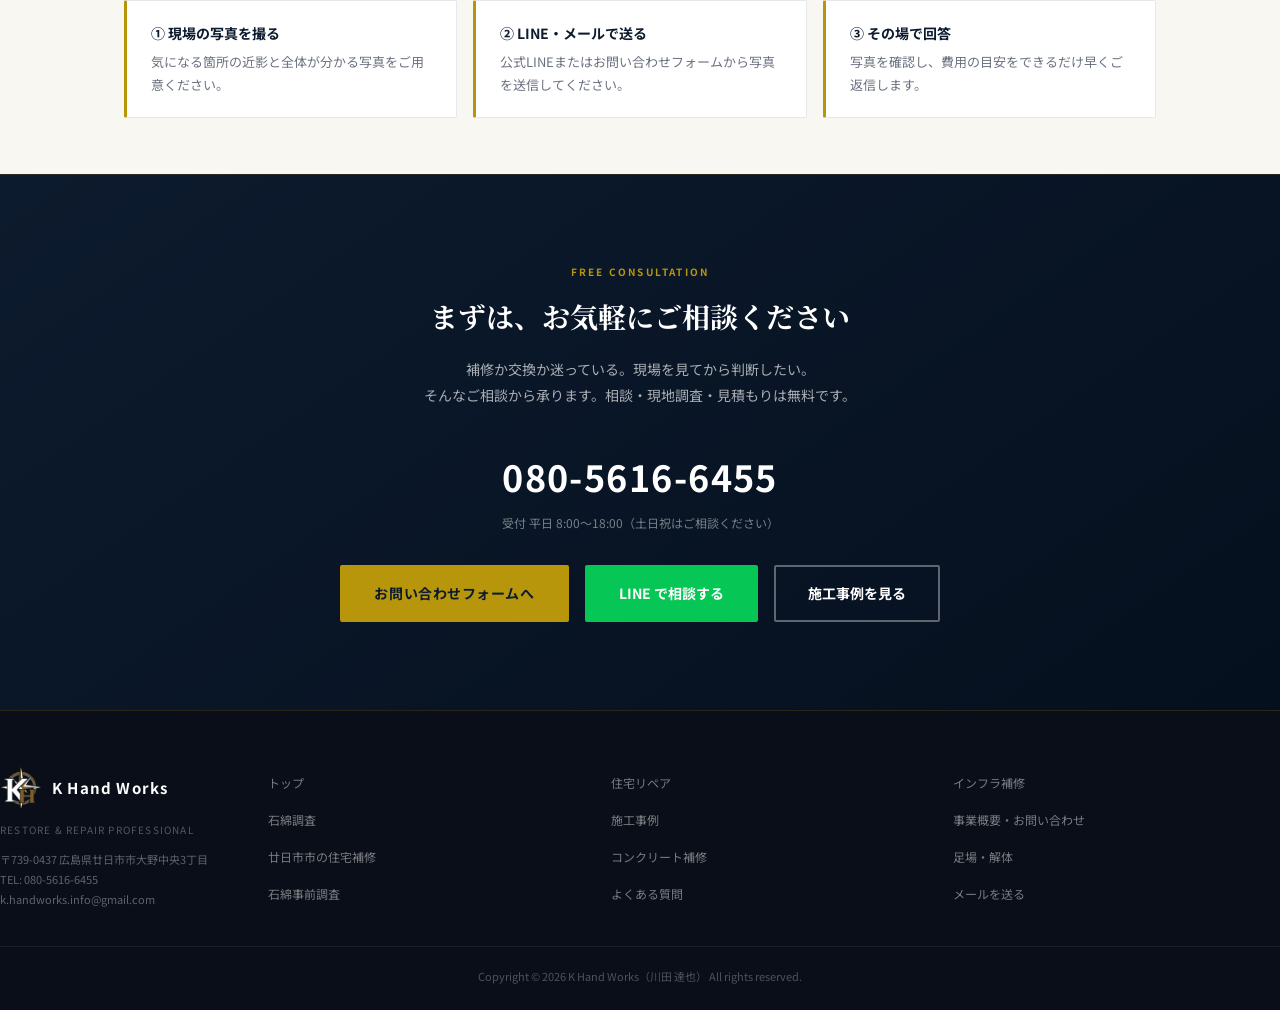
==== commit 83976bee: "賠償責任保険バッジを追加 トップの資格バッジに賠償責任保険加入済みを追加、各サービスLP・実績ページ共通フッターに保険文言を追加。今後追加される実績ページ用テンプレートにも反映済み。" ====
--- a/index.html
+++ b/index.html
@@ -42,6 +42,7 @@
     "openingHours": "Mo-Fr 08:00-18:00"
   }
   </script>
+  <!-- Cloudflare Web Analytics --><script type='module' src='https://static.cloudflareinsights.com/beacon.min.js' data-cf-beacon='{"token": "dab563281a8d43aa8a9fe3af16497d4e"}'></script><!-- End Cloudflare Web Analytics -->
   <!-- Google tag (gtag.js) -->
   <script async src="https://www.googletagmanager.com/gtag/js?id=G-B7Q6BFXT55"></script>
   <script>
@@ -189,6 +190,13 @@
             <div class="trust-cat">補修材・溶剤等の安全管理</div>
           </div>
         </div>
+        <div class="trust-item trust-item-full">
+          <div class="trust-icon"><svg viewBox="0 0 24 24" fill="none" stroke="currentColor" stroke-width="2" stroke-linecap="round" stroke-linejoin="round"><path d="M20 13c0 5-3.5 7.5-7.5 8.5-.17.05-.33.05-.5 0C8 20.5 4.5 18 4.5 13V6.75c0-.4.24-.75.6-.9L11.4 3a1 1 0 0 1 .8 0l6.3 2.85c.36.15.6.5.6.9Z"/></svg></div>
+          <div>
+            <div class="trust-name">賠償責任保険加入済み</div>
+            <div class="trust-cat">万が一の事故にも対応できる体制で施工しています</div>
+          </div>
+        </div>
       </div>
       <div class="area-strip">
         <span class="area-label">対応エリア</span>
--- a/css/style.css
+++ b/css/style.css
@@ -313,6 +313,28 @@
 }
 .area-label { font-size: 10px; color: var(--gold); font-weight: 700; letter-spacing: 0.1em; white-space: nowrap; }
 .area-text { font-size: 14px; color: rgba(255,255,255,0.8); }
+
+.trust-item-full { grid-column: 1 / -1; }
+
+/* ── INSURANCE STRIP ── */
+.insurance-strip {
+  display: flex; align-items: flex-start; gap: 16px;
+  max-width: 720px; margin: 0 auto;
+  background: rgba(184,150,12,0.08);
+  border: 1px solid rgba(184,150,12,0.25);
+  border-radius: 2px;
+  padding: 24px 28px;
+  text-align: left;
+}
+.insurance-icon {
+  width: 36px; height: 36px; flex-shrink: 0;
+  background: rgba(184,150,12,0.1);
+  border: 1px solid rgba(184,150,12,0.35);
+  border-radius: 50%;
+  display: flex; align-items: center; justify-content: center;
+}
+.insurance-icon svg { width: 18px; height: 18px; color: var(--gold); }
+.insurance-text { font-size: 13px; color: var(--gray); line-height: 1.9; }
 
 /* ── PAGE HERO ── */
 .page-hero {
